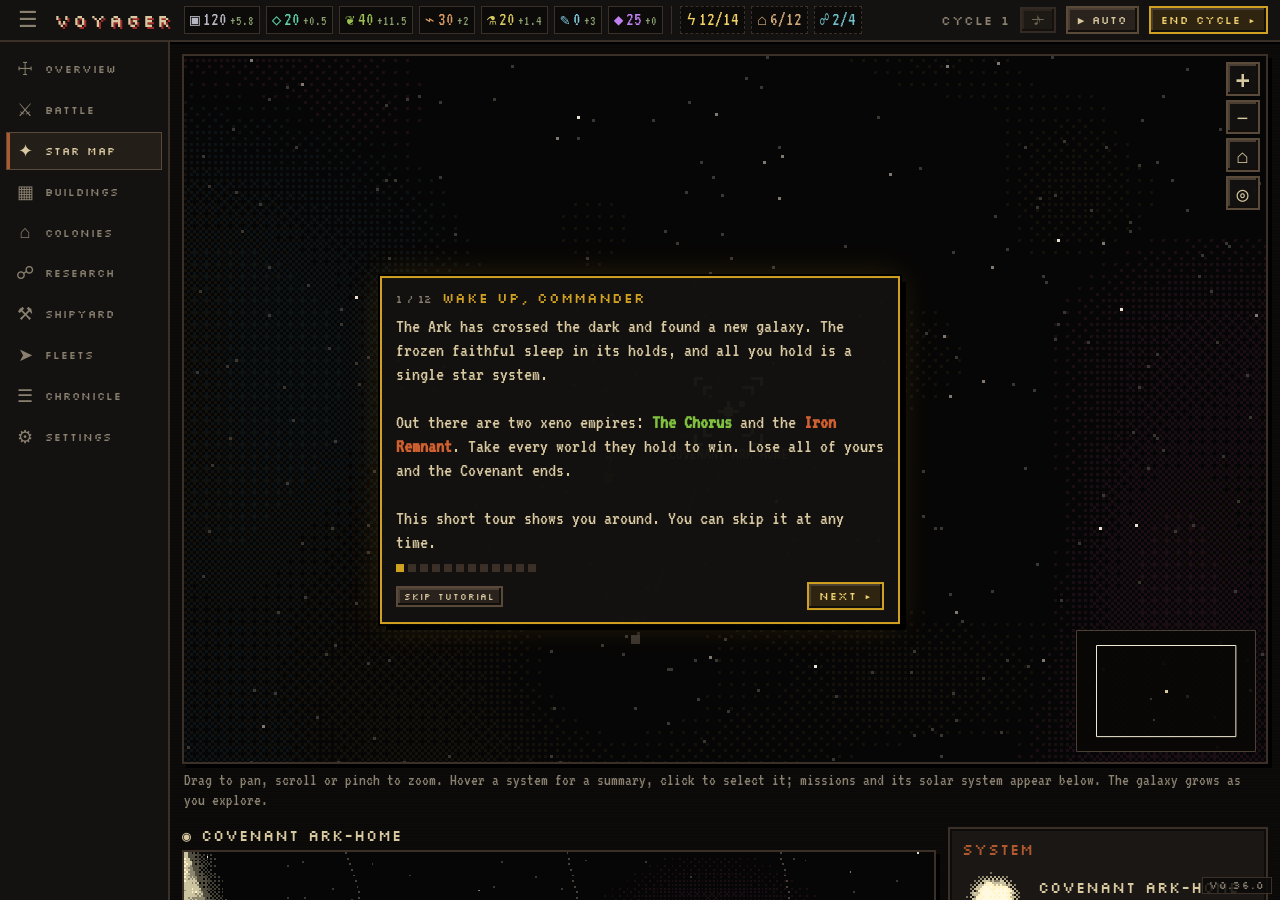
==== index.html @ 556e1e87 "v0.36.0: first-play tutorial (12-step guided tour, skippable, replay from Settings) Co-Authored-By: " ====
<!DOCTYPE html>
<html lang="en">
<head>
  <meta charset="utf-8">
  <meta name="viewport" content="width=device-width, initial-scale=1">
  <title>Voyager</title>
  <link rel="icon" href="data:,">
  <link rel="preconnect" href="https://fonts.googleapis.com">
  <link href="https://fonts.googleapis.com/css2?family=Silkscreen&family=VT323&display=swap" rel="stylesheet">
  <link rel="stylesheet" href="css/style.css">
</head>
<body>
  <header id="top">
    <button id="btn-menu" class="icon-btn" title="Toggle menu">☰</button>
    <div class="logo">VOYAGER</div>
    <div id="top-res"></div>
    <div class="spacer"></div>
    <div id="cycle">CYCLE 1</div>
    <button id="btn-music" class="btn icon" title="Music on/off">♪</button>
    <button id="btn-auto" class="btn" title="Cycles advance on their own">▶ AUTO</button>
    <button id="btn-end" class="btn gold" title="Space / Enter">END CYCLE ▸</button>
  </header>
  <div id="body">
    <nav id="nav"></nav>
    <div id="center">
      <main id="main"></main>
      <div id="ticker"></div>
    </div>
  </div>
  <div id="modal"></div>
  <div id="version" title="Voyager build"></div>

  <script src="js/version.js"></script>
  <script src="js/data.js"></script>
  <script src="js/util.js"></script>
  <script src="js/planets.js"></script>
  <script src="js/state.js"></script>
  <script src="js/shipsprites.js"></script>
  <script src="js/sprites.js"></script>
  <script src="js/galaxy.js"></script>
  <script src="js/economy.js"></script>
  <script src="js/research.js"></script>
  <script src="js/ships.js"></script>
  <script src="js/missions.js"></script>
  <script src="js/explore.js"></script>
  <script src="js/battle.js"></script>
  <script src="js/ai.js"></script>
  <script src="js/tester.js"></script>
  <script src="js/tracks.js"></script>
  <script src="js/music.js"></script>
  <script src="js/voicelines.js"></script>
  <script src="js/voice.js"></script>
  <script src="js/map.js"></script>
  <script src="js/sysmap.js"></script>
  <script src="js/ui.js"></script>
  <script src="js/tutorial.js"></script>
  <script src="js/ui-ships.js"></script>
  <script src="js/main.js"></script>
</body>
</html>
---- css/style.css ----
/* Voyager — grimdark pixel UI. Muted rust, bone and soot, with sharp accents for danger and rarity. */
:root {
  --soot: #0c0b0a;
  --coal: #141210;
  --panel: #1a1714;
  --edge: #3a3028;
  --edge-hi: #5a4a3a;
  --bone: #d8c8a0;
  --ash: #8a8070;
  --rust: #b0592e;
  --gold: #d0a020;
  --blood: #a02a2a;
  --toxic: #7fbf3f;
  --void: #a35ad9;
  --font-head: 'Silkscreen', 'Courier New', monospace;
  --font-body: 'VT323', 'Courier New', monospace;
}
* { box-sizing: border-box; }
html, body { margin: 0; height: 100%; background: var(--soot); color: var(--bone); font-family: var(--font-body); font-size: 19px; line-height: 1.15; }
body { display: flex; flex-direction: column; overflow: hidden;
  background-image: repeating-linear-gradient(0deg, rgba(0,0,0,.18) 0 1px, transparent 1px 3px); }
img.px, canvas { image-rendering: pixelated; image-rendering: crisp-edges; }
h2, h3, h4, .logo, .btn, #cycle, .nav-btn em, .card-kind, .tag { font-family: var(--font-head); font-weight: normal; letter-spacing: 1px; }
h2 { font-size: 15px; margin: 0 0 10px; color: var(--rust); text-transform: uppercase; }
h3 { font-size: 15px; margin: 0 0 4px; }
h4 { font-size: 12px; margin: 12px 0 6px; color: var(--ash); text-transform: uppercase; }
small, .small { font-size: 16px; }
.muted { color: var(--ash); }
.bad { color: #d05050; }
.flavor { color: #b8a888; font-style: italic; }

/* top bar */
#top { display: flex; align-items: center; gap: 10px; padding: 6px 12px; background: var(--coal);
  border-bottom: 2px solid var(--edge); box-shadow: 0 2px 0 #000; flex-wrap: nowrap; }
.logo { font-size: 18px; color: var(--bone); text-shadow: 2px 2px 0 var(--blood); letter-spacing: 3px; }
#top-res { display: flex; gap: 6px; flex-wrap: wrap; flex: 1 1 0; min-width: 0; }
#top .spacer { display: none; }
#top > .btn, #cycle, .logo, #btn-menu { flex-shrink: 0; }
.res { display: flex; align-items: baseline; gap: 3px; padding: 2px 5px; background: var(--soot); border: 1px solid var(--edge); }
.res .ico { font-size: 16px; }
.res b { font-size: 19px; font-weight: normal; }
.res small { color: #8aa070; font-size: 14px; }
.res small.neg { color: #d05050; }
.res-metal { color: #b8b8c4; } .res-rare { color: #60d0a8; } .res-organics { color: #9ac050; } .res-electronics { color: #d89a60; } .res-chemicals { color: #d8c860; }
.res-research { color: #80c8e0; } .res-shards { color: #c080f0; }
.res-power { color: #f0d060; } .res-infra { color: #d0a878; } .res-compute { color: #70c0c8; }
.res.cap { border-style: dashed; }
.res-sep { width: 1px; align-self: stretch; background: var(--edge); margin: 0 2px; }
.bar.cap-power i { background: repeating-linear-gradient(90deg, #c0a840 0 6px, #907c2c 6px 8px); }
.bar.cap-infra i { background: repeating-linear-gradient(90deg, #b08a58 0 6px, #86683e 6px 8px); }
.bar.cap-compute i { background: repeating-linear-gradient(90deg, #4a9aa0 0 6px, #3a7a80 6px 8px); }
.bar.over i { background: repeating-linear-gradient(90deg, #c04040 0 6px, #902828 6px 8px) !important; }
.res.over { border-color: var(--blood); background: #2a1010; }
.bar.infra i { background: repeating-linear-gradient(90deg, #b8a050 0 6px, #8a7838 6px 8px); }
.bar.infra.over i { background: repeating-linear-gradient(90deg, #c04040 0 6px, #902828 6px 8px); }
.spacer { flex: 1; }
#cycle { font-size: 13px; color: var(--ash); }
#cycle.tester { color: #e05050; }

/* buttons */
.btn { background: #2a221c; color: var(--bone); border: 2px solid var(--edge-hi); padding: 5px 10px; font-size: 11px;
  cursor: pointer; box-shadow: inset -2px -2px 0 #120e0c, inset 2px 2px 0 #4a3e32; text-transform: uppercase; }
.btn:hover:not([disabled]) { background: #3a2e24; color: #fff; }
.btn:active:not([disabled]) { box-shadow: inset 2px 2px 0 #120e0c; }
.btn[disabled] { opacity: .4; cursor: not-allowed; }
.btn.gold { border-color: var(--gold); color: #f0d070; background: #2e2410; }
.btn.danger { border-color: var(--blood); color: #f08080; background: #2a1010; }
.btn.on { border-color: var(--bone); background: #4a3a28; }
.btn.small { font-size: 9px; padding: 3px 6px; }
.btn small { font-family: var(--font-body); font-size: 15px; text-transform: none; display: block; color: var(--ash); }
.icon-btn { background: none; border: none; color: var(--ash); font-size: 22px; cursor: pointer; }
.btnrow { display: flex; flex-wrap: wrap; gap: 6px; margin-top: 6px; }
.btnrow.col { flex-direction: column; }
.btnrow.big .btn { font-size: 13px; padding: 10px 16px; }

/* layout */
#body { flex: 1; display: flex; min-height: 0; }
#nav { width: 170px; background: var(--coal); border-right: 2px solid var(--edge); padding: 8px 6px; display: flex; flex-direction: column; gap: 3px; transition: width .15s; overflow: hidden; }
.nav-collapsed #nav { width: 48px; }
.nav-collapsed .nav-btn em { display: none; }
.nav-btn { display: flex; gap: 10px; align-items: center; background: none; border: 1px solid transparent; color: var(--ash); padding: 7px 8px; cursor: pointer; text-align: left; white-space: nowrap; }
.nav-btn span { width: 20px; text-align: center; font-size: 18px; }
.nav-btn em { font-style: normal; font-size: 11px; text-transform: uppercase; }
.nav-btn:hover { color: var(--bone); background: #1e1a16; }
.nav-btn.active { color: var(--bone); border-color: var(--edge-hi); background: #241e18; box-shadow: inset 3px 0 0 var(--rust); }
#center { flex: 1; display: flex; flex-direction: column; min-width: 0; }
#main { flex: 1; overflow: auto; padding: 12px; }
#ticker { height: 116px; overflow: hidden; border-top: 2px solid var(--edge); background: var(--coal); padding: 4px 12px; }
.log { padding: 1px 0; color: #a89a80; }
.log i { font-style: normal; color: #5a5048; margin-right: 6px; }
.log.good { color: #9ac070; } .log.bad { color: #e06060; } .log.story { color: #c8b890; font-style: italic; } .log.mythic { color: var(--gold); }

/* panels */
.panel { background: var(--panel); border: 2px solid var(--edge); box-shadow: inset 0 0 0 2px #0e0c0a, 4px 4px 0 #000; padding: 12px; margin-bottom: 12px; }
.grid2 { display: grid; grid-template-columns: repeat(auto-fit, minmax(min(340px, 100%), 1fr)); gap: 12px; }
.grid2 .panel { margin: 0; }
.stats { display: grid; grid-template-columns: repeat(auto-fill, minmax(120px, 1fr)); gap: 8px; }
.stats div { background: var(--soot); border: 1px solid var(--edge); padding: 6px 8px; }
.stats small { display: block; color: var(--ash); font-size: 15px; }
.stats b { font-size: 24px; font-weight: normal; }
.kv { display: flex; justify-content: space-between; gap: 10px; padding: 3px 0; border-bottom: 1px dashed #2a2420; }
.kv b { font-weight: normal; }
.row { display: flex; gap: 8px; align-items: center; padding: 4px 0; }
.dot { width: 10px; height: 10px; display: inline-block; }
.report { border-left: 3px solid var(--edge-hi); padding: 4px 8px; margin-bottom: 6px; background: var(--soot); }
.report.good { border-color: #6a9040; } .report.bad { border-color: var(--blood); }
.bar { height: 14px; background: var(--soot); border: 1px solid var(--edge); margin: 6px 0; }
.bar i { display: block; height: 100%; background: repeating-linear-gradient(90deg, #4a9aa0 0 6px, #3a7a80 6px 8px); }
.lvl { color: var(--gold); font-size: 16px; }
.right { text-align: right; white-space: nowrap; }

/* map */
.map-screen #ticker { display: none; }
.mapbox { position: relative; }
#mapcanvas, #syscanvas { display: block; width: 100%; height: auto; border: 2px solid var(--edge); box-shadow: 4px 4px 0 #000; cursor: crosshair; background: #070606; }
#mapcanvas { height: clamp(300px, calc(100vh - 190px), 760px); cursor: grab; image-rendering: pixelated; }
.maptabs { display: none; margin: 0 0 6px; flex-wrap: nowrap; }
.maptabs .btn { min-width: 0; white-space: nowrap; overflow: hidden; text-overflow: ellipsis; }
.maptabs .btn:first-child { flex-shrink: 0; }
.mapctl { position: absolute; top: 8px; right: 8px; z-index: 3; display: flex; flex-direction: column; gap: 4px; }
.mapctl button { width: 34px; height: 34px; padding: 0; font-size: 20px; line-height: 1; background: rgba(20, 18, 16, .9); }
.maphover { position: absolute; z-index: 4; display: none; pointer-events: none; min-width: 200px; max-width: 320px; background: rgba(20, 18, 16, .96); border: 2px solid var(--edge-hi); box-shadow: 4px 4px 0 #000; padding: 8px 10px; }
.maphover.show { display: block; }
.maphover h4 { margin: 0; }
.maphover .sys-head { margin-bottom: 4px; gap: 8px; }
.hp-row { display: flex; align-items: center; gap: 6px; font-size: 16px; line-height: 1.1; }
.hp-row .hab-pips { margin-left: auto; font-size: 11px; letter-spacing: -1px; }
.sysrow { display: flex; gap: 12px; margin-top: 12px; align-items: flex-start; scroll-margin-top: 8px; }
.sysmapbox { flex: 1; min-width: 0; }
.sysmap-title { margin: 0 0 6px; }
.maphint { color: var(--ash); padding: 6px 2px; font-size: 17px; }
.side { width: 320px; flex-shrink: 0; overflow: auto; }
.sys-head { display: flex; gap: 12px; align-items: center; margin-bottom: 8px; }
.fleet { border: 1px solid var(--edge); border-left-width: 3px; padding: 6px 8px; margin-bottom: 6px; background: var(--soot); }
.ships { display: flex; flex-wrap: wrap; gap: 8px; margin: 4px 0; }
.ship { display: inline-flex; align-items: center; gap: 2px; }

/* lists */
.bld, .tech { display: flex; justify-content: space-between; align-items: center; gap: 10px; padding: 8px; border: 1px solid #2a2420; margin-bottom: 6px; background: #141210; }
.bld.locked { opacity: .55; }
.tech.cur { border-color: #4a9aa0; box-shadow: inset 3px 0 0 #4a9aa0; }
.tech.done { opacity: .45; }
.shiprow { display: flex; gap: 10px; align-items: center; }
.colony .sys-head { border-bottom: 1px dashed var(--edge); padding-bottom: 8px; }

/* empire-wide building list */
.brow { border: 1px solid #2a2420; background: #141210; padding: 4px 6px; margin-bottom: 3px; }
.brow.open { border-color: var(--edge-hi); box-shadow: inset 3px 0 0 var(--rust); }
.bhead { display: flex; align-items: center; gap: 8px; cursor: pointer; }
.grow { flex: 1 1 auto; min-width: 0; }
.bsub { white-space: nowrap; overflow: hidden; text-overflow: ellipsis; line-height: 1.1; }
.bauto { flex-shrink: 0; white-space: nowrap; }
.bicon { flex-shrink: 0; display: inline-block; vertical-align: middle; background: #3a3229; border: 1px solid #4a4036; }
.bsum-item { display: flex; align-items: center; gap: 6px; }
.chips { display: flex; flex-wrap: wrap; gap: 3px; margin-top: 3px; }
.bchip { display: inline-flex; align-items: center; gap: 2px; background: var(--soot); border: 1px solid #2a2420; padding: 1px 4px 1px 1px; }
.bchip .bicon { border: 0; }
.bhead .bicon { width: 30px; height: 30px; }
.bchip b { color: var(--gold); font-size: 15px; }
.crow { border: 1px solid #2a2420; background: #141210; padding: 4px 6px; margin-bottom: 3px; }
.crow.open { border-color: var(--edge-hi); box-shadow: inset 3px 0 0 var(--rust); }
.crow.unsettled { opacity: .75; border-style: dashed; }
.chead { display: flex; align-items: center; gap: 8px; }
.chead[data-act] { cursor: pointer; }
.chead[data-act]:hover b { color: #fff; }
.cdetail { margin-top: 6px; border-top: 1px dashed var(--edge); padding-top: 6px; }
.csys .star-line { flex-wrap: wrap; }
.csys .star-line h3 { margin: 0; }
.bhead:hover b { color: #fff; }
.bdetail { margin-top: 8px; border-top: 1px dashed var(--edge); padding-top: 4px; }
.bdetail .kv { align-items: center; flex-wrap: wrap; }
.bdetail .spot.best { background: rgba(208, 160, 32, .06); }
.bsum { display: flex; flex-wrap: wrap; gap: 6px; }
.bsum-item { background: var(--soot); border: 1px solid var(--edge); color: var(--bone); padding: 5px 8px; cursor: pointer; text-align: left; font-family: var(--font-body); font-size: 17px; }
.bsum-txt > span { display: block; color: var(--ash); font-size: 15px; }
.bsum-item:hover { border-color: var(--edge-hi); background: #1e1a16; }

/* planets */
.star-line { display: flex; align-items: center; gap: 8px; margin: 4px 0 2px; }
.star-dot { width: 10px; height: 10px; display: inline-block; }
.planet-frame { display: inline-flex; align-items: center; justify-content: center; flex-shrink: 0; }
.planet-row { display: flex; gap: 8px; align-items: flex-start; padding: 6px; border: 1px solid #2a2420; margin-bottom: 4px; background: #141210; }
.planet-row.settled { border-color: var(--edge-hi); }
.planet-row.sel { border-color: var(--bone); box-shadow: inset 3px 0 0 var(--bone); }
.planet-panel.unsettled { opacity: .75; }
.layers { display: grid; grid-template-columns: repeat(auto-fit, minmax(min(340px, 100%), 1fr)); gap: 12px; margin-top: 10px; }
.layer { background: var(--soot); border: 1px solid var(--edge); padding: 8px; }
.layer h4 { margin-top: 0; display: flex; justify-content: space-between; }
.bld.new { opacity: .85; border-style: dashed; }
details summary { cursor: pointer; color: var(--ash); font-family: var(--font-head); font-size: 10px; text-transform: uppercase; padding: 6px 0; }
details summary:hover { color: var(--bone); }

/* gacha cards */
.tag { font-size: 8px; background: #2a221c; padding: 2px 4px; border: 1px solid var(--edge-hi); }

/* music */
.btn.icon { font-family: var(--font-body); font-size: 18px; padding: 1px 10px; text-transform: none; }
.btn.icon.off { opacity: .45; text-decoration: line-through; }
.slider { accent-color: var(--rust); width: 140px; vertical-align: middle; }
.tracks { margin: 6px 0 12px; }
.track { display: flex; justify-content: space-between; align-items: center; gap: 10px; padding: 6px 8px; border: 1px solid #2a2420; background: #141210; margin-bottom: 4px; }
.voice-files { margin: -4px 0 10px; } .voice-files .good { color: #9ac070; }
.track.now { border-color: var(--edge-hi); box-shadow: inset 3px 0 0 var(--rust); }

/* ship AI transmissions */
#comms { position: fixed; left: 50%; bottom: 140px; transform: translateX(-50%); z-index: 20; max-width: min(640px, 90vw);
  background: rgba(10, 14, 16, .92); border: 1px solid #3a6a70; box-shadow: 0 0 0 1px #000, 0 0 18px rgba(90, 200, 210, .25), 4px 4px 0 #000;
  padding: 8px 14px; color: #a8e8f0; font-size: 22px; letter-spacing: 1px; pointer-events: none;
  opacity: 0; transition: opacity .6s; text-shadow: 1px 0 rgba(255, 60, 60, .55), -1px 0 rgba(60, 200, 255, .55);
  background-image: repeating-linear-gradient(0deg, rgba(120, 220, 230, .05) 0 1px, transparent 1px 3px); }
#comms.show { opacity: 1; animation: comms-flicker 2.2s steps(1) infinite; }
#comms.jolt { transform: translateX(calc(-50% + 3px)) skewX(-4deg); }
#comms .comms-src { display: block; font-family: var(--font-head); font-size: 9px; letter-spacing: 2px; color: #5aa0a8; margin-bottom: 2px; }
/* danger: combat alerts in red */
#comms.danger { border-color: #8a2a2a; color: #ffb0a0; box-shadow: 0 0 0 1px #000, 0 0 22px rgba(230, 60, 50, .45), 4px 4px 0 #000;
  background: rgba(22, 8, 8, .94); background-image: repeating-linear-gradient(0deg, rgba(255, 80, 60, .07) 0 1px, transparent 1px 3px);
  text-shadow: 1px 0 rgba(255, 40, 40, .7), -1px 0 rgba(255, 160, 60, .45); }
#comms.danger .comms-src { color: #e05a4a; }
#comms.danger.show { animation: comms-flicker 2.2s steps(1) infinite, comms-alarm 1s steps(2) infinite; }
@keyframes comms-alarm { 50% { border-color: #e04040; } }
@keyframes comms-flicker { 0%, 100% { opacity: 1; } 47% { opacity: .82; } 48% { opacity: 1; } 83% { opacity: .9; } }
@media (prefers-reduced-motion: reduce) { #comms.show { animation: none; } }

/* fleet colour pickers */
.colors { display: flex; flex-wrap: wrap; gap: 8px; align-items: center; }
.colorpick { display: flex; align-items: center; gap: 4px; font-size: 16px; color: var(--ash); cursor: pointer; }
.colorpick input { width: 34px; height: 24px; border: 1px solid var(--edge-hi); background: none; padding: 0; cursor: pointer; }
.color-preview { display: flex; gap: 14px; align-items: flex-end; margin: 8px 0 12px; }

/* version tag, bottom right */
#version { position: fixed; right: 8px; bottom: 6px; z-index: 5; font-family: var(--font-head); font-size: 10px; letter-spacing: 1px; color: #8a8070; background: rgba(12, 11, 10, .85); border: 1px solid var(--edge); padding: 2px 6px; pointer-events: none; }

/* modal */
#modal { position: fixed; inset: 0; background: rgba(0,0,0,.75); display: none; align-items: center; justify-content: center; z-index: 10; }
#modal.show { display: flex; }
.modal-box { background: var(--panel); border: 2px solid var(--edge-hi); box-shadow: inset 0 0 0 2px #0e0c0a, 6px 6px 0 #000; padding: 18px; width: min(480px, 92vw); max-height: 90vh; overflow: auto; text-align: center; }
.modal-box .btnrow { justify-content: center; }
.modal-box .kv { text-align: left; }
.event-img { display: block; margin: 10px auto; border: 2px solid var(--edge); }
textarea { width: 100%; height: 70px; background: var(--soot); color: var(--bone); border: 1px solid var(--edge); font-family: var(--font-body); font-size: 15px; margin-top: 8px; }


/* ---------- ship cards ---------- */
.cardrow { display: flex; gap: 8px; overflow-x: auto; padding: 4px 2px 6px; }
.cardrow.wrap { flex-wrap: wrap; overflow: visible; }
.scard { --rc: #9a9080; flex: 0 0 150px; width: 150px; background: linear-gradient(#1c1915, #100e0c); border: 2px solid var(--rc); box-shadow: 0 0 0 2px #000, 3px 3px 0 #000; padding: 5px 6px 6px; display: flex; flex-direction: column; gap: 2px; position: relative; cursor: default; }
.scard[data-act] { cursor: pointer; }
.scard[data-act]:hover { filter: brightness(1.15); }
.scard.small { flex-basis: 118px; width: 118px; }
.scard.big { width: 100%; max-width: 220px; flex-basis: auto; }
.scard.sel { outline: 2px solid var(--bone); outline-offset: 2px; }
.scard.busy { opacity: .6; }
.scard.empty { border: 2px dashed var(--edge); background: transparent; box-shadow: none; align-items: center; justify-content: center; color: var(--ash); min-height: 120px; font-size: 16px; }
.scard.empty[data-act] { border-color: var(--edge-hi); color: var(--bone); }
.scard.empty[data-act]:hover { background: #1e1a16; }
.sc-top { display: flex; justify-content: space-between; align-items: center; }
.sc-size { font-family: var(--font-head); font-size: 10px; background: #2a2420; border: 1px solid var(--edge-hi); padding: 0 4px; color: var(--bone); }
.sc-rar { font-family: var(--font-head); font-size: 8px; color: var(--rc); text-transform: uppercase; letter-spacing: 1px; }
.sc-img { height: 108px; display: flex; align-items: center; justify-content: center; }
.sc-img img { max-width: 100%; max-height: 100%; }
.scard.small .sc-img { height: 64px; }
.scard.big .sc-img { height: 124px; }
.tile-ships img { height: 44px; width: auto; }
.sc-name { font-size: 18px; font-weight: normal; white-space: nowrap; overflow: hidden; text-overflow: ellipsis; line-height: 1; }
.sc-type { color: var(--ash); font-size: 14px; line-height: 1; }
.sbar { position: relative; height: 10px; background: #0a0908; border: 1px solid #2a2420; }
.sbar i { display: block; height: 100%; }
.sbar.sh i { background: repeating-linear-gradient(90deg, #4a9ad0 0 4px, #3a7ab0 4px 5px); }
.sbar.hu i { background: repeating-linear-gradient(90deg, #c07038 0 4px, #a05828 4px 5px); }
.sbar span { position: absolute; right: 2px; top: -4px; font-size: 13px; color: #fff; text-shadow: 1px 1px 0 #000; }
.sc-stats { display: flex; flex-wrap: wrap; gap: 0 6px; font-size: 13px; color: var(--ash); }
.sc-weps { display: flex; flex-direction: column; gap: 2px; }
.sc-stats .q { margin-left: auto; color: var(--bone); }
.sc-stats .q.hi { color: #9ac070; } .sc-stats .q.lo { color: #c07060; }
.wchip { --wc: #aaa; --rc: #9a9080; display: inline-flex; align-items: center; gap: 3px; font-size: 14px; line-height: 1.1; padding: 1px 4px; background: #0e0c0b; border: 1px solid #2a2420; border-left: 3px solid var(--rc); white-space: nowrap; }
.wchip i { font-style: normal; color: var(--wc); }
.wchip em { font-style: normal; overflow: hidden; text-overflow: ellipsis; white-space: nowrap; min-width: 0; }
.scard .wchip { width: 100%; font-size: 13px; }
.wchip b { color: var(--bone); margin-left: auto; padding-left: 4px; }
.wchip small { font-size: 12px; color: var(--ash); }
.wchip.empty { color: #5a5048; border-left-color: #2a2420; }
.wlist { display: flex; flex-wrap: wrap; gap: 4px; justify-content: flex-end; }
.r-strong { box-shadow: 0 0 0 2px #000, 0 0 8px #4a9ad055, 3px 3px 0 #000; }
.r-epic { box-shadow: 0 0 0 2px #000, 0 0 10px #a060d077, 3px 3px 0 #000; }
.r-legendary { box-shadow: 0 0 0 2px #000, 0 0 14px #d0a020aa, 3px 3px 0 #000; }
.r-omega { box-shadow: 0 0 0 2px #000, 0 0 18px #e04040; animation: omega 1.2s steps(3) infinite; }
@keyframes omega { 50% { box-shadow: 0 0 0 2px #000, 0 0 26px #ff6060, 0 0 4px #fff inset; } }

/* shipyard */
.buildtiles { display: grid; grid-template-columns: repeat(auto-fit, minmax(min(240px, 100%), 1fr)); gap: 10px; margin: 8px 0; }
.buildtile { background: var(--soot); border: 1px solid var(--edge); padding: 10px; display: flex; flex-direction: column; gap: 6px; }
.buildtile.locked { opacity: .55; }
.buildtile h3 { margin: 0; display: flex; justify-content: space-between; }
.tile-ships { display: flex; gap: 10px; flex-wrap: wrap; font-size: 15px; color: var(--ash); }
.tile-ships span { display: flex; flex-direction: column; align-items: center; gap: 2px; }
.reveal { display: flex; gap: 14px; align-items: flex-start; padding: 10px; border: 1px solid var(--edge-hi); background: #120f0c; animation: reveal .45s steps(5); flex-wrap: wrap; }
.reveal.r-legendary, .reveal.r-omega, .reveal.r-epic { background: radial-gradient(circle at 20% 40%, #2a1f10, #120f0c 70%); }
@keyframes reveal { from { transform: scale(.6); opacity: 0; } to { transform: none; opacity: 1; } }
.forged { margin-top: 8px; }

/* fleets */
.fleetscreen { display: grid; grid-template-columns: 1fr 330px; gap: 12px; align-items: start; }
.fleetscreen .side { width: auto; position: sticky; top: 0; }
.lanewrap { display: flex; flex-direction: column; gap: 2px; flex: 0 0 auto; }
.lanelbl { font-family: var(--font-head); font-size: 8px; color: var(--ash); letter-spacing: 1px; text-align: center; }
.fleetrow { border-top: 1px dashed var(--edge); padding: 8px 0 4px; }
.fleethead { display: flex; gap: 10px; align-items: center; flex-wrap: wrap; }
.icon-btn.small { font-size: 15px; padding: 0 2px; }
.wslot { border: 1px solid #2a2420; padding: 4px; margin-bottom: 4px; }
.wslot .kv { align-items: center; }
.nav-btn.alert { color: #ff7060; animation: alert 1s steps(2) infinite; }
@keyframes alert { 50% { background: #3a1210; } }

/* battle board */
.board { display: flex; flex-direction: column; gap: 8px; position: relative; }
.barrow { position: absolute; left: 0; top: 0; pointer-events: none; z-index: 3; overflow: visible; }
.arrow-bob { animation: arrowbob 1.1s ease-in-out infinite; }
.arrow-flow { animation: arrowflow .6s linear infinite; }
@keyframes arrowbob { 50% { transform: translateY(-4px); } }
@keyframes arrowflow { to { stroke-dashoffset: -17; } }
.bpower { display: flex; justify-content: space-between; align-items: baseline; padding: 0 4px; border-left: 3px solid var(--fc); color: var(--fc); }
.bpower span { color: var(--ash); font-size: 16px; } .bpower span b { color: var(--bone); font-size: 20px; }
.pbar { height: 8px; background: #6a2a24; border: 1px solid var(--edge); margin: 14px 0; }
.pbar i { display: block; height: 100%; background: #c8b890; transition: width .4s; }
.swapnav { display: flex; justify-content: center; align-items: center; gap: 6px; margin-top: 3px; font-size: 13px; color: var(--ash); }
.swapnav .btn { padding: 1px 7px; }
.scard.swap-dest, .lane-empty.swap-dest { outline: 2px dashed var(--gold); outline-offset: 2px; }
.lane-empty.swap-dest { display: flex; align-items: center; justify-content: center; color: var(--gold); opacity: 1; }
.dragover { outline: 2px solid var(--gold) !important; background: #2a2410 !important; }
.scard[data-drag] { cursor: grab; }
.border { position: sticky; bottom: 0; z-index: 4; display: flex; gap: 4px; flex-wrap: wrap; align-items: center; justify-content: center; padding: 6px 8px;
  background: rgba(14, 12, 10, .96); border-top: 2px solid var(--edge-hi); box-shadow: 0 -6px 12px rgba(0, 0, 0, .6); margin: 0 -12px -12px; }
.ord-lbl { font-family: var(--font-head); font-size: 9px; color: var(--ash); letter-spacing: 1px; margin-right: 6px; }
.ord small { font-size: 12px; opacity: .7; }
.ord.done { opacity: .45; }
.bhead2 { display: flex; align-items: center; gap: 12px; flex-wrap: wrap; }
.bhead2 h3 { margin: 0; }
.bhead2 .btnrow { margin: 0 0 0 auto; }
.bside { --lanes: 5; display: grid; grid-template-columns: repeat(var(--lanes), minmax(0, 150px)); gap: 10px; justify-content: center; min-height: 150px; padding: 8px; background: #0e0c0a; border: 1px solid var(--edge); }
.bside .scard { width: auto; flex-basis: auto; }
.lane-empty { border: 1px dashed #2a2420; opacity: .5; min-height: 120px; }
.bside.enemy { background: linear-gradient(#1a0c0c, #0e0c0a); }
.bside.player { background: linear-gradient(#0e0c0a, #0c1214); }
.scard.dead { opacity: .25; filter: grayscale(1); }
.scard.acting { outline: 2px solid #f0e0a0; outline-offset: 3px; transform: translateY(-3px); }
.bside.enemy .scard.acting { transform: translateY(3px); }
.scard.target { outline: 2px dashed #e06050; outline-offset: 2px; }
.scard.hit { animation: hit .5s steps(3); }
@keyframes hit { 0% { transform: translateX(-4px); filter: brightness(2) sepia(1) hue-rotate(-30deg); } 50% { transform: translateX(4px); } 100% { transform: none; } }
.preview { font-size: 14px; color: #f0c080; text-align: center; border-top: 1px solid #3a2a20; margin-top: 2px; }
.preview i { font-style: normal; font-size: 11px; color: var(--ash); margin-left: 1px; }
.ord { padding: 0 5px; border: 1px solid var(--edge); color: var(--ash); font-size: 15px; }
.ord.player { border-color: #5a6a5a; } .ord.enemy { border-color: #6a3a3a; }
.ord.now { background: #f0e0a0; color: #000; }
.ord.dead { text-decoration: line-through; opacity: .4; }
.bcontrols { min-height: 64px; text-align: center; }
.bcontrols .btnrow { justify-content: center; }
.bprompt { font-size: 19px; }
.wbtn { text-transform: none; padding: 4px; display: flex; flex-direction: column; align-items: stretch; gap: 2px; }
.wbtn .wchip { font-size: 16px; }
.wbtn.on { outline: 2px solid var(--gold); }
.swaprow { align-items: center; }
.swaprow small { font-size: 14px; }
.bresult h2 { margin: 4px 0; font-size: 26px; }
.bresult.good h2 { color: #9ac070; } .bresult.bad h2 { color: #e06060; }
.blog { background: var(--soot); border: 1px solid var(--edge); padding: 4px 8px; font-size: 16px; max-height: 190px; overflow: auto; }
.blog .player { color: #b8c8a0; } .blog .enemy { color: #d08070; }

@media (max-width: 820px) {
  .fleetscreen { grid-template-columns: 1fr; } .fleetscreen .side { position: static; }
  .scard { flex-basis: 128px; width: 128px; } .scard.small { flex-basis: 104px; width: 104px; }
  .bside { gap: 6px; padding: 4px; }
  .maptabs { display: flex; }
  .mapscreen.mode-galaxy .sysmapbox, .mapscreen.mode-system .mapbox { display: none; }
  .mapscreen.mode-system .sysrow { margin-top: 0; }
  #mapcanvas { height: clamp(280px, 62vh, 620px); }
  .sysrow { flex-direction: column; } .sysrow .side { width: auto; align-self: stretch; }
  .side { width: auto; }
  #nav { width: 48px; } .nav-btn em { display: none; }
  /* top bar: buttons on the first row, resources in one scrollable row below */
  #top { flex-wrap: wrap; row-gap: 6px; padding: 6px 8px; }
  #top-res { order: 10; flex: 1 1 100%; flex-wrap: nowrap; overflow-x: auto; scrollbar-width: none; padding-bottom: 2px; }
  #top-res::-webkit-scrollbar { display: none; }
  .res, .res-sep { flex: 0 0 auto; }
  .res b { font-size: 17px; } .res small { font-size: 13px; }
  .logo { font-size: 15px; letter-spacing: 2px; margin-right: auto; }
  #cycle { font-size: 10px; }
  #top > .btn { padding: 4px 7px; font-size: 10px; }
  #main { padding: 8px; }
  #ticker { height: 84px; font-size: 16px; }
  .bld, .tech { flex-wrap: wrap; } .bld .right, .tech .right { text-align: left; }
  .bhead .grow > b { font-size: 16px; }
}
@media (max-width: 480px) {
  .board .scard { padding: 3px; } .bside { gap: 4px; padding: 4px; } .lane-empty { min-height: 70px; }
  .board .sc-img { height: 44px; }
  .board .sc-name { font-size: 14px; } .board .sc-type, .board .sc-stats, .board .sc-rar { display: none; }
  .board .sc-weps { display: none; }
  .bhead2 .btnrow { margin: 0; }
  .logo { display: none; }
  .colony .sys-head, .planet-panel .sys-head { flex-wrap: wrap; }
  #cycle { margin-right: auto; }
  .side { overflow: visible; }
}

/* demolish: a small red ✕ next to Upgrade */
.btn.demolish { font-family: var(--font-body); font-size: 18px; line-height: 1; padding: 3px 8px; min-width: 0; vertical-align: middle; }

/* ---------- tutorial ---------- */
#tutorial { position: fixed; right: 18px; bottom: 34px; z-index: 9; width: min(440px, calc(100vw - 24px)); max-height: 70vh; overflow: auto;
  background: rgba(20, 18, 16, .97); border: 2px solid var(--gold); box-shadow: 0 0 0 2px #000, 6px 6px 0 #000, 0 0 30px rgba(208, 160, 32, .18); padding: 12px 14px; }
#tutorial.top { bottom: auto; top: 64px; }
#tutorial.center { right: 50%; bottom: 50%; transform: translate(50%, 50%); width: min(520px, calc(100vw - 24px)); }
#tutorial .tut-head { display: flex; align-items: baseline; gap: 10px; }
#tutorial h2 { margin: 0; font-family: var(--font-head); font-size: 14px; letter-spacing: 1px; color: var(--gold); text-transform: uppercase; }
#tutorial .tut-step { font-family: var(--font-head); font-size: 10px; color: var(--ash); }
#tutorial p { margin: 8px 0 10px; font-size: 20px; line-height: 1.2; }
#tutorial .btnrow { display: flex; align-items: center; gap: 6px; }
#tutorial .grow { flex: 1; }
.tut-dots { display: flex; gap: 4px; margin-bottom: 10px; }
.tut-dots i { width: 8px; height: 8px; background: var(--edge); }
.tut-dots i.past { background: var(--edge-hi); }
.tut-dots i.on { background: var(--gold); }
.tut-focus { outline: 2px solid var(--gold) !important; outline-offset: 3px; animation: tutpulse 1.3s steps(2, jump-none) infinite; position: relative; z-index: 2; }
@keyframes tutpulse { 0% { outline-color: var(--gold); } 100% { outline-color: rgba(208, 160, 32, .25); } }
@media (prefers-reduced-motion: reduce) { .tut-focus { animation: none; } }
@media (max-width: 820px) { #tutorial { right: 12px; left: 12px; width: auto; bottom: 12px; max-height: 46vh; padding: 10px 12px; } #tutorial p { font-size: 17px; margin: 6px 0 8px; } #tutorial.top { top: 56px; } #tutorial.center { left: 12px; right: 12px; bottom: 50%; transform: translateY(50%); width: auto; } }
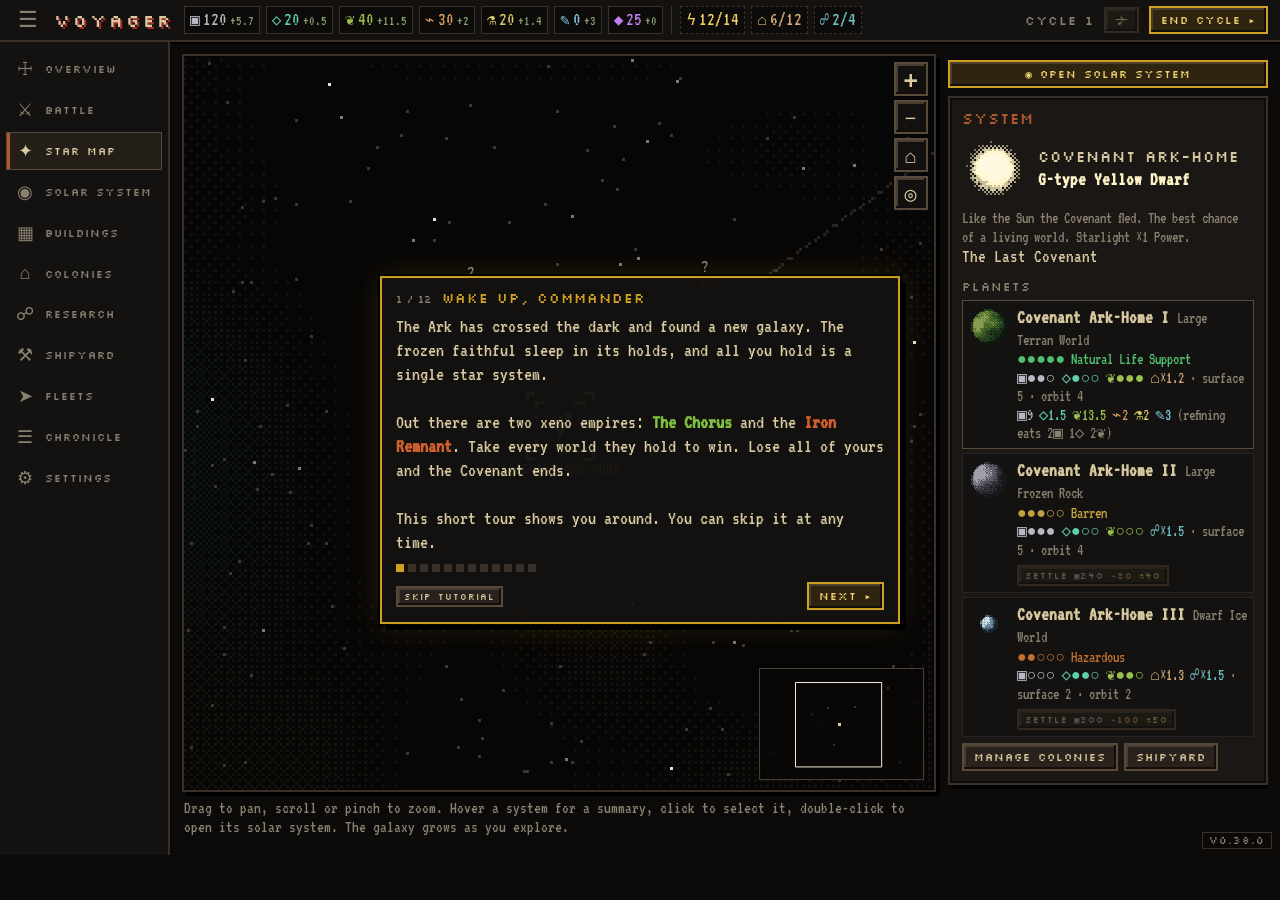
==== commit 5b2cf282: "v0.38.0: remove auto-cycle and the bottom log strip (Chronicle only in its own menu); tutorial updat" ====
--- a/index.html
+++ b/index.html
@@ -17,14 +17,12 @@
     <div class="spacer"></div>
     <div id="cycle">CYCLE 1</div>
     <button id="btn-music" class="btn icon" title="Music on/off">♪</button>
-    <button id="btn-auto" class="btn" title="Cycles advance on their own">▶ AUTO</button>
     <button id="btn-end" class="btn gold" title="Space / Enter">END CYCLE ▸</button>
   </header>
   <div id="body">
     <nav id="nav"></nav>
     <div id="center">
       <main id="main"></main>
-      <div id="ticker"></div>
     </div>
   </div>
   <div id="modal"></div>
--- a/css/style.css
+++ b/css/style.css
@@ -16,7 +16,10 @@
   --font-body: 'VT323', 'Courier New', monospace;
 }
 * { box-sizing: border-box; }
-html, body { margin: 0; height: 100%; background: var(--soot); color: var(--bone); font-family: var(--font-body); font-size: 19px; line-height: 1.15; }
+/* Layout rule: the whole game uses at most 95 % of the screen height. */
+html { height: 100%; background: var(--soot); }
+body { height: 95vh; height: 95dvh; }
+html, body { margin: 0; background: var(--soot); color: var(--bone); font-family: var(--font-body); font-size: 19px; line-height: 1.15; }
 body { display: flex; flex-direction: column; overflow: hidden;
   background-image: repeating-linear-gradient(0deg, rgba(0,0,0,.18) 0 1px, transparent 1px 3px); }
 img.px, canvas { image-rendering: pixelated; image-rendering: crisp-edges; }
@@ -85,7 +88,6 @@
 .nav-btn.active { color: var(--bone); border-color: var(--edge-hi); background: #241e18; box-shadow: inset 3px 0 0 var(--rust); }
 #center { flex: 1; display: flex; flex-direction: column; min-width: 0; }
 #main { flex: 1; overflow: auto; padding: 12px; }
-#ticker { height: 116px; overflow: hidden; border-top: 2px solid var(--edge); background: var(--coal); padding: 4px 12px; }
 .log { padding: 1px 0; color: #a89a80; }
 .log i { font-style: normal; color: #5a5048; margin-right: 6px; }
 .log.good { color: #9ac070; } .log.bad { color: #e06060; } .log.story { color: #c8b890; font-style: italic; } .log.mythic { color: var(--gold); }
@@ -110,13 +112,20 @@
 .right { text-align: right; white-space: nowrap; }
 
 /* map */
-.map-screen #ticker { display: none; }
 .mapbox { position: relative; }
-#mapcanvas, #syscanvas { display: block; width: 100%; height: auto; border: 2px solid var(--edge); box-shadow: 4px 4px 0 #000; cursor: crosshair; background: #070606; }
-#mapcanvas { height: clamp(300px, calc(100vh - 190px), 760px); cursor: grab; image-rendering: pixelated; }
-.maptabs { display: none; margin: 0 0 6px; flex-wrap: nowrap; }
-.maptabs .btn { min-width: 0; white-space: nowrap; overflow: hidden; text-overflow: ellipsis; }
-.maptabs .btn:first-child { flex-shrink: 0; }
+/* Star Map and Solar System: fill the screen height, the system panel beside the map */
+.fitscreen { display: flex; gap: 12px; height: 100%; min-height: 0; }
+.fitscreen .mapcol { flex: 1; min-width: 0; display: flex; flex-direction: column; min-height: 0; }
+.fitscreen .mapbox, .fitscreen .sysbox { flex: 1; min-height: 0; position: relative; }
+.fitscreen .side { height: 100%; overflow: auto; }
+.side-top { margin-bottom: 8px; }
+.side-top .btn { width: 100%; }
+#mapcanvas, #syscanvas { display: block; width: 100%; height: 100%; border: 2px solid var(--edge); box-shadow: 4px 4px 0 #000; cursor: crosshair; background: #070606; box-sizing: border-box; }
+#mapcanvas { cursor: grab; image-rendering: pixelated; }
+#syscanvas { object-fit: contain; }
+.sysmap-title { display: flex; align-items: center; gap: 12px; margin: 0 0 6px; }
+.sysmap-title h3 { margin: 0; }
+.sysmap-title .btn { margin-left: auto; }
 .mapctl { position: absolute; top: 8px; right: 8px; z-index: 3; display: flex; flex-direction: column; gap: 4px; }
 .mapctl button { width: 34px; height: 34px; padding: 0; font-size: 20px; line-height: 1; background: rgba(20, 18, 16, .9); }
 .maphover { position: absolute; z-index: 4; display: none; pointer-events: none; min-width: 200px; max-width: 320px; background: rgba(20, 18, 16, .96); border: 2px solid var(--edge-hi); box-shadow: 4px 4px 0 #000; padding: 8px 10px; }
@@ -125,9 +134,6 @@
 .maphover .sys-head { margin-bottom: 4px; gap: 8px; }
 .hp-row { display: flex; align-items: center; gap: 6px; font-size: 16px; line-height: 1.1; }
 .hp-row .hab-pips { margin-left: auto; font-size: 11px; letter-spacing: -1px; }
-.sysrow { display: flex; gap: 12px; margin-top: 12px; align-items: flex-start; scroll-margin-top: 8px; }
-.sysmapbox { flex: 1; min-width: 0; }
-.sysmap-title { margin: 0 0 6px; }
 .maphint { color: var(--ash); padding: 6px 2px; font-size: 17px; }
 .side { width: 320px; flex-shrink: 0; overflow: auto; }
 .sys-head { display: flex; gap: 12px; align-items: center; margin-bottom: 8px; }
@@ -203,7 +209,7 @@
 .track.now { border-color: var(--edge-hi); box-shadow: inset 3px 0 0 var(--rust); }
 
 /* ship AI transmissions */
-#comms { position: fixed; left: 50%; bottom: 140px; transform: translateX(-50%); z-index: 20; max-width: min(640px, 90vw);
+#comms { position: fixed; left: 50%; bottom: calc(5vh + 140px); transform: translateX(-50%); z-index: 20; max-width: min(640px, 90vw);
   background: rgba(10, 14, 16, .92); border: 1px solid #3a6a70; box-shadow: 0 0 0 1px #000, 0 0 18px rgba(90, 200, 210, .25), 4px 4px 0 #000;
   padding: 8px 14px; color: #a8e8f0; font-size: 22px; letter-spacing: 1px; pointer-events: none;
   opacity: 0; transition: opacity .6s; text-shadow: 1px 0 rgba(255, 60, 60, .55), -1px 0 rgba(60, 200, 255, .55);
@@ -228,7 +234,7 @@
 .color-preview { display: flex; gap: 14px; align-items: flex-end; margin: 8px 0 12px; }
 
 /* version tag, bottom right */
-#version { position: fixed; right: 8px; bottom: 6px; z-index: 5; font-family: var(--font-head); font-size: 10px; letter-spacing: 1px; color: #8a8070; background: rgba(12, 11, 10, .85); border: 1px solid var(--edge); padding: 2px 6px; pointer-events: none; }
+#version { position: fixed; right: 8px; bottom: calc(5vh + 6px); z-index: 5; font-family: var(--font-head); font-size: 10px; letter-spacing: 1px; color: #8a8070; background: rgba(12, 11, 10, .85); border: 1px solid var(--edge); padding: 2px 6px; pointer-events: none; }
 
 /* modal */
 #modal { position: fixed; inset: 0; background: rgba(0,0,0,.75); display: none; align-items: center; justify-content: center; z-index: 10; }
@@ -370,11 +376,13 @@
   .fleetscreen { grid-template-columns: 1fr; } .fleetscreen .side { position: static; }
   .scard { flex-basis: 128px; width: 128px; } .scard.small { flex-basis: 104px; width: 104px; }
   .bside { gap: 6px; padding: 4px; }
-  .maptabs { display: flex; }
-  .mapscreen.mode-galaxy .sysmapbox, .mapscreen.mode-system .mapbox { display: none; }
-  .mapscreen.mode-system .sysrow { margin-top: 0; }
-  #mapcanvas { height: clamp(280px, 62vh, 620px); }
-  .sysrow { flex-direction: column; } .sysrow .side { width: auto; align-self: stretch; }
+  /* phones: map on top (most of the screen), the system panel below it; the page scrolls */
+  .fitscreen { flex-direction: column; height: auto; }
+  .fitscreen .mapcol { flex: none; }
+  .fitscreen .mapbox { flex: none; height: 62vh; height: 62dvh; }
+  .fitscreen .sysbox { flex: none; }
+  #syscanvas { height: auto; aspect-ratio: 400 / 250; }
+  .fitscreen .side { height: auto; overflow: visible; }
   .side { width: auto; }
   #nav { width: 48px; } .nav-btn em { display: none; }
   /* top bar: buttons on the first row, resources in one scrollable row below */
@@ -387,7 +395,6 @@
   #cycle { font-size: 10px; }
   #top > .btn { padding: 4px 7px; font-size: 10px; }
   #main { padding: 8px; }
-  #ticker { height: 84px; font-size: 16px; }
   .bld, .tech { flex-wrap: wrap; } .bld .right, .tech .right { text-align: left; }
   .bhead .grow > b { font-size: 16px; }
 }
@@ -407,7 +414,7 @@
 .btn.demolish { font-family: var(--font-body); font-size: 18px; line-height: 1; padding: 3px 8px; min-width: 0; vertical-align: middle; }
 
 /* ---------- tutorial ---------- */
-#tutorial { position: fixed; right: 18px; bottom: 34px; z-index: 9; width: min(440px, calc(100vw - 24px)); max-height: 70vh; overflow: auto;
+#tutorial { position: fixed; right: 18px; bottom: calc(5vh + 34px); z-index: 9; width: min(440px, calc(100vw - 24px)); max-height: 70vh; overflow: auto;
   background: rgba(20, 18, 16, .97); border: 2px solid var(--gold); box-shadow: 0 0 0 2px #000, 6px 6px 0 #000, 0 0 30px rgba(208, 160, 32, .18); padding: 12px 14px; }
 #tutorial.top { bottom: auto; top: 64px; }
 #tutorial.center { right: 50%; bottom: 50%; transform: translate(50%, 50%); width: min(520px, calc(100vw - 24px)); }
@@ -424,4 +431,4 @@
 .tut-focus { outline: 2px solid var(--gold) !important; outline-offset: 3px; animation: tutpulse 1.3s steps(2, jump-none) infinite; position: relative; z-index: 2; }
 @keyframes tutpulse { 0% { outline-color: var(--gold); } 100% { outline-color: rgba(208, 160, 32, .25); } }
 @media (prefers-reduced-motion: reduce) { .tut-focus { animation: none; } }
-@media (max-width: 820px) { #tutorial { right: 12px; left: 12px; width: auto; bottom: 12px; max-height: 46vh; padding: 10px 12px; } #tutorial p { font-size: 17px; margin: 6px 0 8px; } #tutorial.top { top: 56px; } #tutorial.center { left: 12px; right: 12px; bottom: 50%; transform: translateY(50%); width: auto; } }
+@media (max-width: 820px) { #tutorial { right: 12px; left: 12px; width: auto; bottom: calc(5vh + 12px); max-height: 46vh; padding: 10px 12px; } #tutorial p { font-size: 17px; margin: 6px 0 8px; } #tutorial.top { top: 56px; } #tutorial.center { left: 12px; right: 12px; bottom: 50%; transform: translateY(50%); width: auto; } }
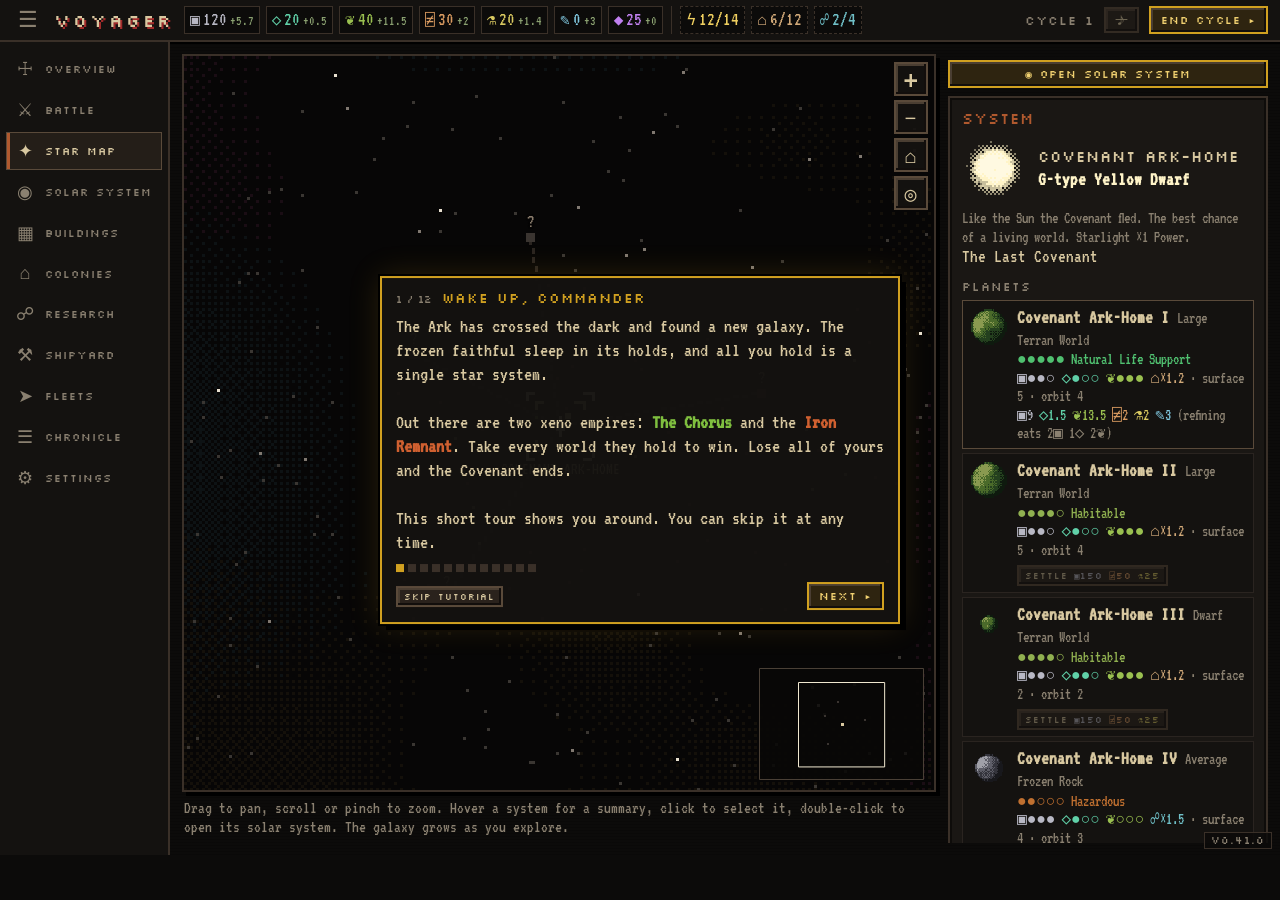
==== commit e2439885: "v0.41.0: tutorial on every new game, battle screen fits 95% height, game over screen, top-bar hover " ====
--- a/index.html
+++ b/index.html
@@ -26,6 +26,7 @@
     </div>
   </div>
   <div id="modal"></div>
+  <div id="tip" role="tooltip"></div>
   <div id="version" title="Voyager build"></div>
 
   <script src="js/version.js"></script>
--- a/css/style.css
+++ b/css/style.css
@@ -319,6 +319,16 @@
 
 /* battle board */
 .board { display: flex; flex-direction: column; gap: 8px; position: relative; }
+/* battle: the board fills the height (95 % rule); log and rules sit in the column beside it */
+.battlescreen .board { flex: 1; min-width: 0; min-height: 0; }
+.battlescreen .bside { flex: 1 1 0; min-height: 0; align-content: center; }
+.battlescreen .bside-col { display: flex; flex-direction: column; gap: 6px; width: 300px; }
+.battlescreen .bside-col h4 { margin: 0; }
+.battlescreen .blog { flex: 1; min-height: 80px; max-height: none; }
+.battlescreen details p { margin: 6px 0 0; }
+@media (max-height: 1000px) { .board .sc-img { height: 72px; } }
+@media (max-height: 860px) { .board .sc-img { height: 52px; } .board .sc-type, .board .sc-weps { display: none; } .board .pbar { margin: 6px 0; } .board { gap: 5px; } }
+@media (max-height: 640px) { .board .sc-img { height: 36px; } .board .sc-stats { display: none; } }
 .barrow { position: absolute; left: 0; top: 0; pointer-events: none; z-index: 3; overflow: visible; }
 .arrow-bob { animation: arrowbob 1.1s ease-in-out infinite; }
 .arrow-flow { animation: arrowflow .6s linear infinite; }
@@ -334,8 +344,8 @@
 .lane-empty.swap-dest { display: flex; align-items: center; justify-content: center; color: var(--gold); opacity: 1; }
 .dragover { outline: 2px solid var(--gold) !important; background: #2a2410 !important; }
 .scard[data-drag] { cursor: grab; }
-.border { position: sticky; bottom: 0; z-index: 4; display: flex; gap: 4px; flex-wrap: wrap; align-items: center; justify-content: center; padding: 6px 8px;
-  background: rgba(14, 12, 10, .96); border-top: 2px solid var(--edge-hi); box-shadow: 0 -6px 12px rgba(0, 0, 0, .6); margin: 0 -12px -12px; }
+.border { position: relative; z-index: 4; display: flex; gap: 4px; flex-wrap: wrap; align-items: center; justify-content: center; padding: 6px 8px;
+  background: rgba(14, 12, 10, .96); border-top: 2px solid var(--edge-hi); margin: 0; }
 .ord-lbl { font-family: var(--font-head); font-size: 9px; color: var(--ash); letter-spacing: 1px; margin-right: 6px; }
 .ord small { font-size: 12px; opacity: .7; }
 .ord.done { opacity: .45; }
@@ -432,3 +442,31 @@
 @keyframes tutpulse { 0% { outline-color: var(--gold); } 100% { outline-color: rgba(208, 160, 32, .25); } }
 @media (prefers-reduced-motion: reduce) { .tut-focus { animation: none; } }
 @media (max-width: 820px) { #tutorial { right: 12px; left: 12px; width: auto; bottom: calc(5vh + 12px); max-height: 46vh; padding: 10px 12px; } #tutorial p { font-size: 17px; margin: 6px 0 8px; } #tutorial.top { top: 56px; } #tutorial.center { left: 12px; right: 12px; bottom: 50%; transform: translateY(50%); width: auto; } }
+
+/* ---------- game over ---------- */
+.gameover { max-width: 720px; margin: 4vh auto 0; text-align: center; padding: 24px; background: radial-gradient(ellipse at top, #2a0e0e, transparent 70%); }
+.gameover h1 { font-family: var(--font-head); font-weight: normal; font-size: 30px; letter-spacing: 4px; color: #e06060; text-transform: uppercase; margin: 6px 0 12px; text-shadow: 3px 3px 0 #000; }
+.go-skull { font-size: 64px; color: #8a2a2a; line-height: 1; animation: goflicker 3s steps(2) infinite; }
+@keyframes goflicker { 0%, 90% { opacity: 1; } 95% { opacity: .4; } }
+.gameover .flavor { font-size: 21px; }
+.go-stats { margin: 18px auto; text-align: left; grid-template-columns: repeat(3, 1fr); max-width: 560px; }
+.go-btns { justify-content: center; margin: 16px 0 8px; }
+.btn.big { font-size: 15px; padding: 10px 22px; }
+@media (prefers-reduced-motion: reduce) { .go-skull { animation: none; } }
+
+/* ---------- top-bar hover cards ---------- */
+#tip { position: fixed; z-index: 30; display: none; width: 280px; pointer-events: none; background: rgba(20, 18, 16, .98); border: 2px solid var(--edge-hi);
+  box-shadow: 0 0 0 2px #000, 5px 5px 0 #000; padding: 10px 12px; font-size: 17px; line-height: 1.15; }
+#tip.show { display: block; }
+#tip .tip-head { display: flex; align-items: center; gap: 10px; padding-bottom: 6px; border-bottom: 1px solid var(--edge); }
+#tip .tip-ico { font-size: 30px; width: 34px; text-align: center; line-height: 1; }
+#tip .tip-head b { display: block; font-family: var(--font-head); font-weight: normal; font-size: 13px; letter-spacing: 1px; text-transform: uppercase; }
+#tip .tip-head small { color: var(--ash); font-size: 14px; }
+#tip p { margin: 8px 0; color: #c8b890; }
+#tip .tip-row { display: flex; justify-content: space-between; gap: 10px; padding: 2px 0; color: var(--ash); }
+#tip .tip-row b { font-weight: normal; color: var(--bone); font-size: 19px; white-space: nowrap; }
+#tip .pos { color: #9ac070 !important; } #tip .neg { color: #e06060 !important; }
+#tip .tip-bar { height: 8px; background: var(--soot); border: 1px solid var(--edge); margin: 4px 0 2px; }
+#tip .tip-bar i { display: block; height: 100%; background: currentColor; opacity: .8; }
+#tip .tip-bar.over i { background: #c04040; }
+.res[data-tip] { cursor: help; }
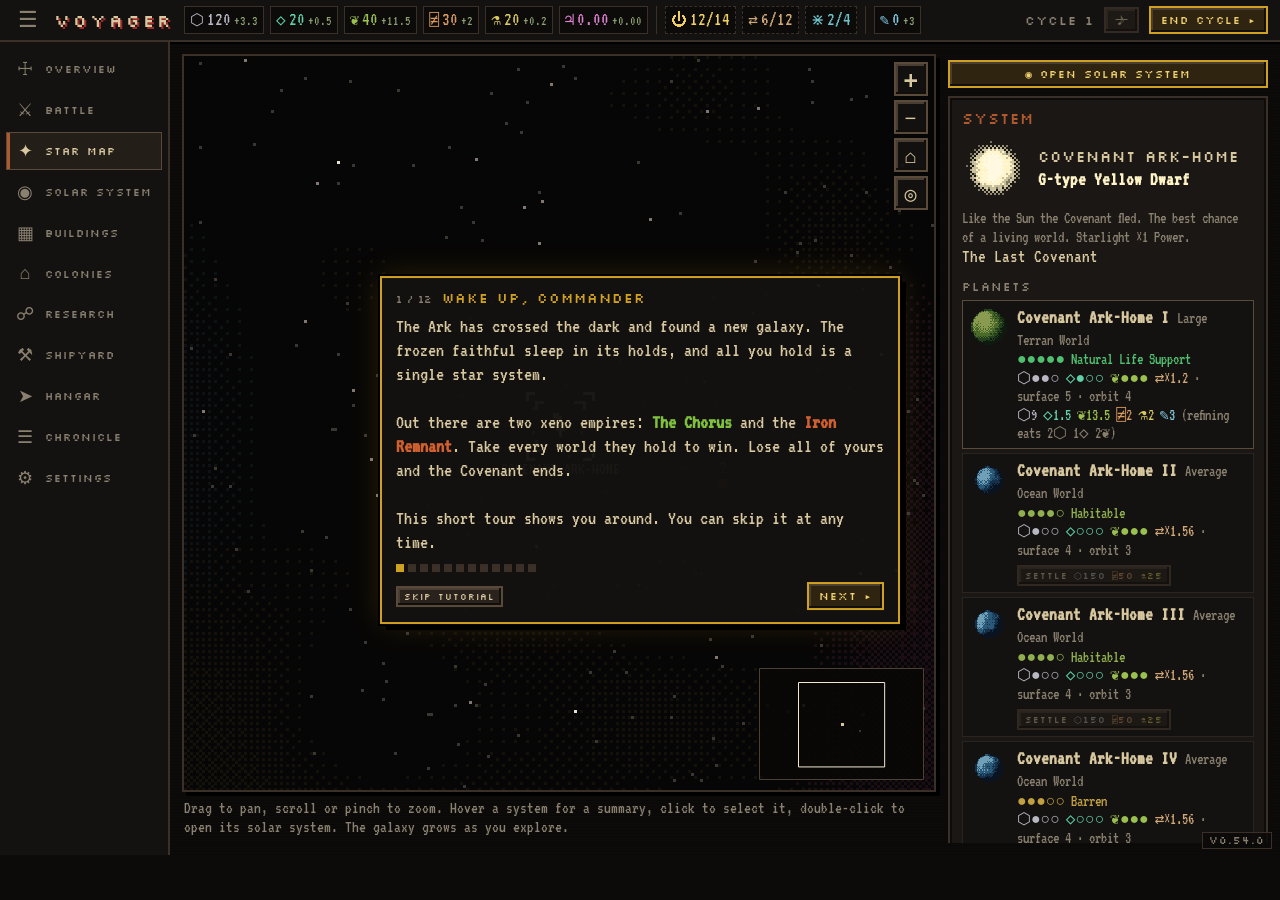
==== commit d9f303b4: "v0.54.0: sound effects - power-plant lever on End Cycle, digital chirp on star click, settings row C" ====
--- a/index.html
+++ b/index.html
@@ -49,6 +49,7 @@
   <script src="js/music.js"></script>
   <script src="js/voicelines.js"></script>
   <script src="js/voice.js"></script>
+  <script src="js/sfx.js"></script>
   <script src="js/map.js"></script>
   <script src="js/sysmap.js"></script>
   <script src="js/ui.js"></script>
--- a/css/style.css
+++ b/css/style.css
@@ -45,7 +45,7 @@
 .res small { color: #8aa070; font-size: 14px; }
 .res small.neg { color: #d05050; }
 .res-metal { color: #b8b8c4; } .res-rare { color: #60d0a8; } .res-organics { color: #9ac050; } .res-electronics { color: #d89a60; } .res-chemicals { color: #d8c860; }
-.res-research { color: #80c8e0; } .res-shards { color: #c080f0; }
+.res-research { color: #80c8e0; } .res-crypto { color: #e080d0; }
 .res-power { color: #f0d060; } .res-infra { color: #d0a878; } .res-compute { color: #70c0c8; }
 .res.cap { border-style: dashed; }
 .res-sep { width: 1px; align-self: stretch; background: var(--edge); margin: 0 2px; }
@@ -291,6 +291,8 @@
 .r-legendary { box-shadow: 0 0 0 2px #000, 0 0 14px #d0a020aa, 3px 3px 0 #000; }
 .r-omega { box-shadow: 0 0 0 2px #000, 0 0 18px #e04040; animation: omega 1.2s steps(3) infinite; }
 @keyframes omega { 50% { box-shadow: 0 0 0 2px #000, 0 0 26px #ff6060, 0 0 4px #fff inset; } }
+/* in battle the pulsing glow would compete with the active-ship outline: a steady glow instead */
+.board .scard.r-omega { animation: none; }
 
 /* shipyard */
 .buildtiles { display: grid; grid-template-columns: repeat(auto-fit, minmax(min(240px, 100%), 1fr)); gap: 10px; margin: 8px 0; }
@@ -327,7 +329,7 @@
 .battlescreen .blog { flex: 1; min-height: 80px; max-height: none; }
 .battlescreen details p { margin: 6px 0 0; }
 @media (max-height: 1000px) { .board .sc-img { height: 72px; } }
-@media (max-height: 860px) { .board .sc-img { height: 52px; } .board .sc-type, .board .sc-weps { display: none; } .board .pbar { margin: 6px 0; } .board { gap: 5px; } }
+@media (max-height: 860px) { .board .sc-img { height: 52px; } .board .sc-type, .board .sc-weps { display: none; } .board .bgap { height: 12px; } .board { gap: 5px; } }
 @media (max-height: 640px) { .board .sc-img { height: 36px; } .board .sc-stats { display: none; } }
 .barrow { position: absolute; left: 0; top: 0; pointer-events: none; z-index: 3; overflow: visible; }
 .arrow-bob { animation: arrowbob 1.1s ease-in-out infinite; }
@@ -336,7 +338,8 @@
 @keyframes arrowflow { to { stroke-dashoffset: -17; } }
 .bpower { display: flex; justify-content: space-between; align-items: baseline; padding: 0 4px; border-left: 3px solid var(--fc); color: var(--fc); }
 .bpower span { color: var(--ash); font-size: 16px; } .bpower span b { color: var(--bone); font-size: 20px; }
-.pbar { height: 8px; background: #6a2a24; border: 1px solid var(--edge); margin: 14px 0; }
+.pbar { height: 8px; background: #6a2a24; border: 1px solid var(--edge); margin: 2px 0; }
+.bgap { height: 22px; flex: none; }
 .pbar i { display: block; height: 100%; background: #c8b890; transition: width .4s; }
 .swapnav { display: flex; justify-content: center; align-items: center; gap: 6px; margin-top: 3px; font-size: 13px; color: var(--ash); }
 .swapnav .btn { padding: 1px 7px; }
@@ -357,12 +360,16 @@
 .lane-empty { border: 1px dashed #2a2420; opacity: .5; min-height: 120px; }
 .bside.enemy { background: linear-gradient(#1a0c0c, #0e0c0a); }
 .bside.player { background: linear-gradient(#0e0c0a, #0c1214); }
-.scard.dead { opacity: .25; filter: grayscale(1); }
+.scard.dead { opacity: .5; filter: grayscale(1) brightness(.7); }
+.wreck-stamp { position: absolute; left: 50%; top: 32%; transform: translate(-50%, -50%) rotate(-12deg); font-family: var(--font-head); font-size: 11px; letter-spacing: 1px;
+  color: #e06060; border: 2px solid #a03030; padding: 2px 6px; background: rgba(0, 0, 0, .7); white-space: nowrap; pointer-events: none; }
+/* moving in battle: ships that would make room slide aside (independent of the acting lift) */
+.bside .scard { translate: var(--shift, 0) 0; transition: translate .18s ease-out; }
 .scard.acting { outline: 2px solid #f0e0a0; outline-offset: 3px; transform: translateY(-3px); }
 .bside.enemy .scard.acting { transform: translateY(3px); }
 .scard.target { outline: 2px dashed #e06050; outline-offset: 2px; }
 .scard.hit { animation: hit .5s steps(3); }
-@keyframes hit { 0% { transform: translateX(-4px); filter: brightness(2) sepia(1) hue-rotate(-30deg); } 50% { transform: translateX(4px); } 100% { transform: none; } }
+@keyframes hit { 0% { transform: translateX(-4px); } 50% { transform: translateX(4px); } 100% { transform: none; } }  /* colour comes from .hitfx */
 .preview { font-size: 14px; color: #f0c080; text-align: center; border-top: 1px solid #3a2a20; margin-top: 2px; }
 .preview i { font-style: normal; font-size: 11px; color: var(--ash); margin-left: 1px; }
 .ord { padding: 0 5px; border: 1px solid var(--edge); color: var(--ash); font-size: 15px; }
@@ -397,10 +404,11 @@
   #nav { width: 48px; } .nav-btn em { display: none; }
   /* top bar: buttons on the first row, resources in one scrollable row below */
   #top { flex-wrap: wrap; row-gap: 6px; padding: 6px 8px; }
-  #top-res { order: 10; flex: 1 1 100%; flex-wrap: nowrap; overflow-x: auto; scrollbar-width: none; padding-bottom: 2px; }
-  #top-res::-webkit-scrollbar { display: none; }
-  .res, .res-sep { flex: 0 0 auto; }
-  .res b { font-size: 17px; } .res small { font-size: 13px; }
+  /* phones: the resources stack into a compact grid under the buttons instead of one long row */
+  #top-res { order: 10; flex: 1 1 100%; display: grid; grid-template-columns: repeat(auto-fill, minmax(84px, 1fr)); gap: 3px; }
+  .res-sep { display: none; }
+  .res { gap: 2px; padding: 1px 3px; min-width: 0; justify-content: flex-start; align-items: baseline; flex-wrap: nowrap; overflow: hidden; }
+  .res .ico { font-size: 13px; } .res b { font-size: 15px; white-space: nowrap; } .res small { font-size: 11px; white-space: nowrap; margin-left: auto; letter-spacing: -0.5px; }
   .logo { font-size: 15px; letter-spacing: 2px; margin-right: auto; }
   #cycle { font-size: 10px; }
   #top > .btn { padding: 4px 7px; font-size: 10px; }
@@ -409,10 +417,6 @@
   .bhead .grow > b { font-size: 16px; }
 }
 @media (max-width: 480px) {
-  .board .scard { padding: 3px; } .bside { gap: 4px; padding: 4px; } .lane-empty { min-height: 70px; }
-  .board .sc-img { height: 44px; }
-  .board .sc-name { font-size: 14px; } .board .sc-type, .board .sc-stats, .board .sc-rar { display: none; }
-  .board .sc-weps { display: none; }
   .bhead2 .btnrow { margin: 0; }
   .logo { display: none; }
   .colony .sys-head, .planet-panel .sys-head { flex-wrap: wrap; }
@@ -470,3 +474,108 @@
 #tip .tip-bar i { display: block; height: 100%; background: currentColor; opacity: .8; }
 #tip .tip-bar.over i { background: #c04040; }
 .res[data-tip] { cursor: help; }
+
+/* battle: floating MISS / RESTORED over a card */
+.floater { position: absolute; left: 50%; top: 38%; transform: translate(-50%, -50%); z-index: 5; pointer-events: none; font-family: var(--font-head); font-size: 15px; letter-spacing: 2px;
+  padding: 2px 8px; background: rgba(0, 0, 0, .75); border: 1px solid currentColor; text-shadow: 2px 2px 0 #000; animation: floatup 1s ease-out forwards; white-space: nowrap; }
+.floater.miss { color: #c8c0b0; }
+.floater.restore { color: #70d0e0; }
+@keyframes floatup { 0% { opacity: 0; transform: translate(-50%, -30%); } 8% { opacity: 1; transform: translate(-50%, -50%); } 75% { opacity: 1; transform: translate(-50%, -70%); } 100% { opacity: 0; transform: translate(-50%, -100%); } }
+.scard.missed { animation: dodge .5s ease-out; }
+@keyframes dodge { 30% { transform: translateX(7px); } 60% { transform: translateX(-3px); } 100% { transform: none; } }
+.wbtn.restore .wchip { color: #70d0e0; }
+@media (prefers-reduced-motion: reduce) { .floater, .scard.missed { animation: none; } }
+
+/* hangar: drag and drop, sorting */
+[data-dragship] { cursor: grab; }
+.scard.dragging { opacity: .4; }
+[data-dropship].dragover { outline: 2px dashed var(--gold); outline-offset: 3px; }
+.hangar-drop { min-height: 90px; padding: 4px; }
+.sortrow { align-items: center; margin: 4px 0 8px; }
+.sortrow small { margin-right: 4px; }
+
+/* battle: damage numbers and hit effects (shield shimmer, hull sparks) */
+.floater.dmg { color: #f0e0c0; font-size: 17px; letter-spacing: 1px; }
+.floater.dmg .dsh { color: #7fd8ff; } .floater.dmg .dhu { color: #ff9a50; }
+.hitfx { position: absolute; inset: -6px; pointer-events: none; z-index: 4; opacity: 0; }
+.hitfx.shield { border-radius: 45%; border: 2px solid #7fd8ff; background: radial-gradient(ellipse at center, transparent 55%, rgba(110, 200, 255, .35) 75%, rgba(160, 230, 255, .6) 92%, transparent 100%);
+  box-shadow: 0 0 14px #5ac0ff, inset 0 0 14px #5ac0ff; animation: shieldhit .75s ease-out both; }
+@keyframes shieldhit { 0% { opacity: 0; transform: scale(.88); } 15% { opacity: 1; } 100% { opacity: 0; transform: scale(1.08); } }
+.hitfx.hull { inset: 0; background: radial-gradient(circle at 50% 42%, rgba(255, 200, 110, .9) 0 8%, rgba(255, 110, 40, .55) 18%, transparent 45%); animation: hullhit .6s steps(4) both; }
+.hitfx.hull i { position: absolute; left: 50%; top: 42%; width: 3px; height: 3px; background: #ffd070;
+  box-shadow: 14px -10px 0 #ff9a40, -16px -6px 0 #ffd070, 10px 14px 0 #ff7030, -12px 12px 0 #ff9a40, 22px 2px 0 #ffd070, -22px -14px 0 #ff7030, 4px -20px 0 #ffb050, -4px 20px 0 #ff9a40;
+  animation: sparks .6s ease-out both; animation-delay: inherit; }
+@keyframes hullhit { 0% { opacity: 1; } 60% { opacity: .8; } 100% { opacity: 0; } }
+@keyframes sparks { 0% { transform: scale(.4); opacity: 1; } 100% { transform: scale(2.2); opacity: 0; } }
+@media (prefers-reduced-motion: reduce) { .hitfx { animation-duration: .01s; } }
+
+/* construction sites */
+.bld.building { border-color: #5a4a2a; background: repeating-linear-gradient(135deg, #16130e 0 8px, #1b1710 8px 16px); }
+.build-bar { width: 110px; height: 8px; margin: 3px 0 3px auto; }
+.build-bar i { background: repeating-linear-gradient(90deg, #d0a020 0 6px, #a07818 6px 8px); }
+
+#tip { width: 300px; }
+#tip .tip-list { margin-top: 8px; border-top: 1px solid var(--edge); padding-top: 4px; }
+#tip .tip-list h5 { margin: 2px 0 2px; font-family: var(--font-head); font-weight: normal; font-size: 9px; letter-spacing: 1px; color: var(--ash); text-transform: uppercase; }
+#tip .tip-list .tip-row { font-size: 16px; padding: 0; }
+#tip .tip-list .tip-row span { white-space: nowrap; overflow: hidden; text-overflow: ellipsis; }
+#tip .tip-list .tip-row b { font-size: 16px; }
+#tip .tip-row.more { color: #6a6050; font-style: italic; }
+
+/* ---------- battle on phones and small tablets ---------- */
+@media (max-width: 820px) {
+  /* the board scrolls with the page here, so the rows take their natural height (they collapsed before) */
+  .battlescreen .board, .battlescreen .bside { flex: none; }
+  .battlescreen .bside { min-height: 0; }
+  .bhead2 { gap: 6px; } .bhead2 h3 { font-size: 13px; }
+  .bhead2 .btnrow { margin: 0; width: 100%; } .bhead2 .btnrow .btn { flex: 1; padding: 5px 4px; font-size: 9px; }
+  .bcontrols { min-height: 0; } .bprompt { font-size: 16px; }
+  .swaprow small { display: none; }
+  /* turn order: one strip you can swipe */
+  .border { flex-wrap: nowrap; overflow-x: auto; justify-content: flex-start; scrollbar-width: none; padding: 4px; }
+  .border::-webkit-scrollbar { display: none; }
+  .border .ord { flex: none; font-size: 13px; }
+  .border .ord-lbl { flex: none; white-space: nowrap; }
+  .battlescreen .bside-col { width: auto; }
+  .battlescreen .blog { max-height: 180px; }
+}
+@media (max-width: 560px) {
+  /* compact cards: size, picture and the two bars; names are in the prompt and the hangar */
+  .bside { gap: 3px; padding: 3px; }
+  .board .scard { padding: 2px; gap: 1px; }
+  .board .sc-name, .board .sc-type, .board .sc-stats, .board .sc-rar, .board .sc-weps { display: none; }
+  .board .sc-img { height: 38px; }
+  .board .sc-size { font-size: 8px; padding: 0 2px; }
+  .board .sbar { height: 7px; } .board .sbar span { font-size: 10px; top: -3px; right: 1px; }
+  .board .preview { font-size: 10px; line-height: 1; } .board .preview i { display: none; }
+  .board .swapnav { gap: 1px; } .board .swapnav span { display: none; } .board .swapnav .btn { padding: 0 3px; font-size: 9px; }
+  .board .floater { font-size: 10px; padding: 1px 3px; letter-spacing: 0; }
+  .board .wreck-stamp { font-size: 7px; padding: 1px 2px; }
+  .lane-empty { min-height: 56px; }
+  .board .bpower b { font-size: 14px; } .board .bpower span { font-size: 13px; } .board .bpower span b { font-size: 15px; }
+  .wbtn .wchip { font-size: 14px; } .wbtn small { font-size: 12px; }
+}
+
+/* ---------- hangar on phones and small tablets ---------- */
+@media (max-width: 820px) {
+  .fleetscreen > div, .fleetscreen .side { min-width: 0; }     /* the lists may no longer push the page wider than the screen */
+  .fleetrow .cardrow { display: grid; grid-template-columns: repeat(5, minmax(0, 1fr)); gap: 4px; overflow: visible; }
+  .fleetrow .lanewrap { min-width: 0; }
+  .fleetrow .scard, .hangar-drop .scard { width: auto; flex-basis: auto; min-width: 0; }
+  .hangar-drop { display: grid; grid-template-columns: repeat(auto-fill, minmax(96px, 1fr)); gap: 4px; }
+  .sortrow { flex-wrap: wrap; }
+}
+@media (max-width: 560px) {
+  /* compact cards: picture, bars and a short name; tap one for everything else */
+  .fleetrow .cardrow { gap: 3px; }
+  .hangar-drop { grid-template-columns: repeat(auto-fill, minmax(62px, 1fr)); gap: 3px; }
+  .fleetscreen .cardrow .scard { padding: 2px; gap: 1px; }
+  .fleetscreen .cardrow .sc-type, .fleetscreen .cardrow .sc-stats, .fleetscreen .cardrow .sc-weps, .fleetscreen .cardrow .sc-rar { display: none; }
+  .fleetscreen .cardrow .sc-img { height: 38px; }
+  .fleetscreen .cardrow .sc-name { font-size: 11px; }
+  .fleetscreen .cardrow .sc-size { font-size: 8px; padding: 0 2px; }
+  .fleetscreen .cardrow .sbar { height: 7px; } .fleetscreen .cardrow .sbar span { font-size: 10px; top: -3px; right: 1px; }
+  .fleetscreen .cardrow .scard.empty { min-height: 70px; font-size: 12px; text-align: center; }
+  .fleetrow .lanelbl { font-size: 7px; letter-spacing: 0; }
+  .fleethead b { font-size: 16px; }
+}
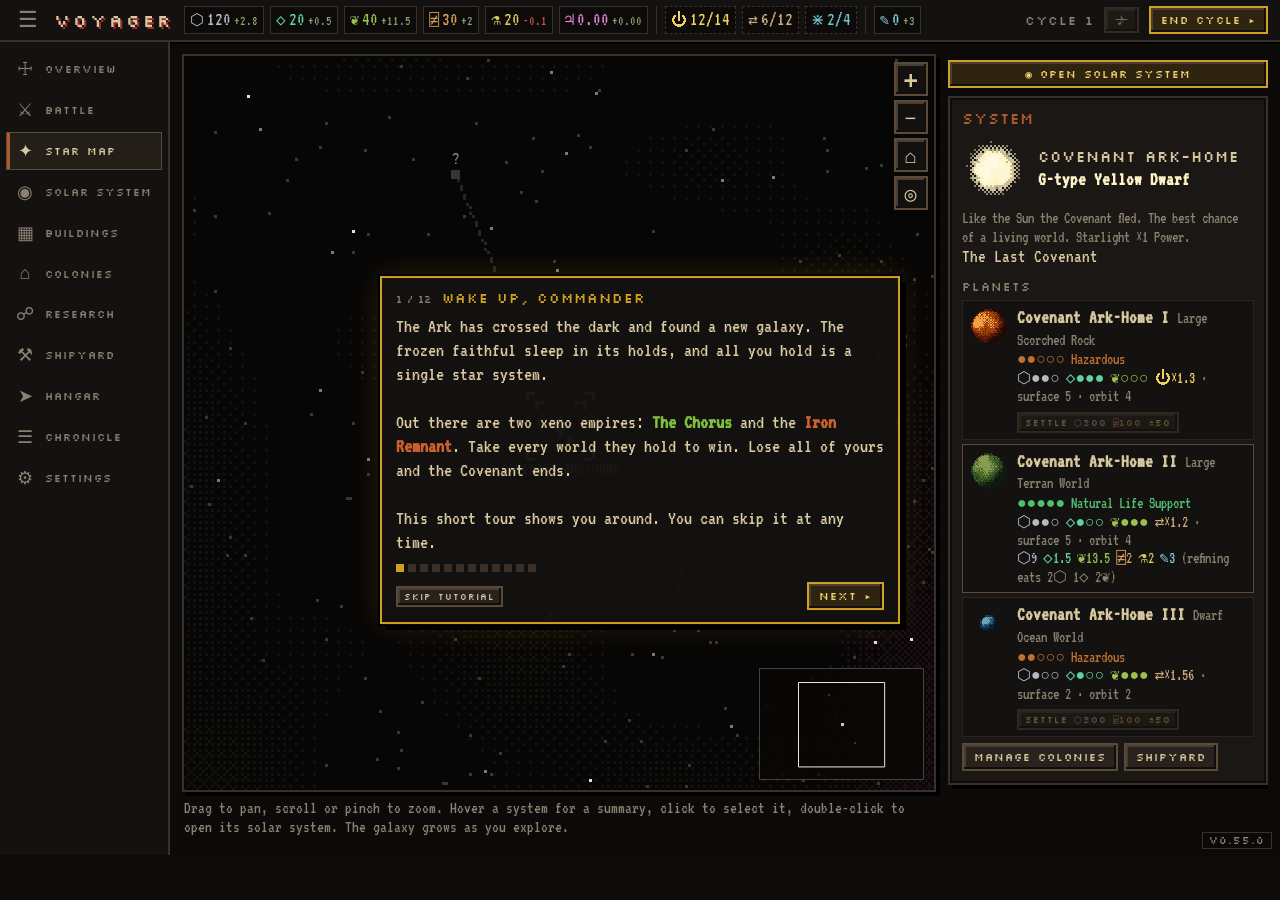
==== commit 8bc4ca96: "v0.55.0: full-screen new-ship splash with rarity reveal, stats, quick actions and reveal sounds Co-A" ====
--- a/index.html
+++ b/index.html
@@ -26,6 +26,7 @@
     </div>
   </div>
   <div id="modal"></div>
+  <div id="splash"></div>
   <div id="tip" role="tooltip"></div>
   <div id="version" title="Voyager build"></div>
 
--- a/css/style.css
+++ b/css/style.css
@@ -579,3 +579,55 @@
   .fleetrow .lanelbl { font-size: 7px; letter-spacing: 0; }
   .fleethead b { font-size: 16px; }
 }
+
+/* ---------- new-ship splash (UI.splashShip) ---------- */
+#splash { display: none; }
+body.splashing #comms { bottom: auto; top: 8px; } /* Assistant subtitles move up, clear of the splash buttons */
+#splash.show { display: block; }
+.splash { --glow: #d8d0c0; position: fixed; left: 0; right: 0; top: 0; height: 95vh; height: 95dvh; z-index: 12; overflow: hidden;
+  display: flex; align-items: center; justify-content: center; cursor: pointer;
+  background: radial-gradient(ellipse at 50% 42%, color-mix(in srgb, var(--glow) 22%, #0c0b0a) 0%, rgba(8, 7, 6, .94) 58%);
+  animation: sp-in .25s steps(4); }
+.sp-box { position: relative; cursor: default; width: min(560px, 94vw); max-height: 100%; overflow: auto; text-align: center; padding: 14px 16px;
+  background: rgba(16, 13, 11, .92); border: 2px solid var(--glow); box-shadow: 0 0 0 2px #000, 0 0 28px color-mix(in srgb, var(--glow) 45%, transparent), 6px 6px 0 #000; }
+.sp-kicker { font-family: var(--font-head); font-size: 10px; letter-spacing: 3px; color: var(--ash); text-transform: uppercase; }
+.sp-rarity { font-family: var(--font-head); font-size: clamp(22px, 6vw, 36px); letter-spacing: 6px; margin: 8px 0 2px; color: var(--glow);
+  text-shadow: 3px 3px 0 #000, 0 0 14px var(--glow); animation: sp-word .6s steps(6) both .15s; }
+.sp-ship { position: relative; display: flex; align-items: center; justify-content: center; height: clamp(110px, 30vh, 260px); margin: 4px 0; }
+.sp-ship img { height: 100%; max-width: 100%; object-fit: contain; image-rendering: pixelated;
+  filter: drop-shadow(0 0 10px color-mix(in srgb, var(--glow) 60%, transparent));
+  animation: sp-print .7s steps(14) both .2s, sp-bob 3s ease-in-out infinite 1s; }
+.sp-scan { position: absolute; left: 12%; right: 12%; height: 3px; bottom: 0; background: var(--glow); box-shadow: 0 0 12px var(--glow); opacity: 0;
+  animation: sp-scan .7s steps(14) .2s; }
+.sp-info { animation: sp-fade .4s steps(4) both .8s; }
+.sp-name { font-size: 26px; color: var(--bone); }
+.sp-type { color: var(--ash); font-size: 17px; }
+.sp-type .q.hi { color: #9ac070; } .sp-type .q.lo { color: #c07060; }
+.sp-stats { display: flex; justify-content: center; flex-wrap: wrap; gap: 4px 14px; margin: 8px 0 6px; font-size: 18px; }
+.sp-stats i { font-style: normal; color: var(--glow); margin-right: 3px; }
+.sp-weps { display: flex; justify-content: center; flex-wrap: wrap; gap: 4px; margin-bottom: 6px; }
+.sp-where { color: var(--ash); margin-bottom: 8px; }
+.sp-box .btnrow { justify-content: center; }
+.sp-flash { position: absolute; inset: 0; background: var(--glow); opacity: 0; pointer-events: none; animation: sp-flash .5s steps(5) .2s; }
+.sp-rays { position: absolute; left: 50%; top: 42%; width: 220vmax; height: 220vmax; margin: -110vmax 0 0 -110vmax; pointer-events: none; opacity: .22;
+  background: repeating-conic-gradient(from 0deg, var(--glow) 0deg 5deg, transparent 5deg 20deg); animation: sp-spin 24s linear infinite;
+  -webkit-mask-image: radial-gradient(circle, #000 0%, transparent 40%); mask-image: radial-gradient(circle, #000 0%, transparent 40%); }
+.splash.r-omega .sp-rarity { animation: sp-word .6s steps(6) both .15s, sp-glitch 1.6s steps(1) infinite 1s; }
+.splash.r-normal .sp-box { border-color: var(--edge-hi); }
+@keyframes sp-in { from { opacity: 0; } }
+@keyframes sp-flash { 0% { opacity: .55; } 100% { opacity: 0; } }
+@keyframes sp-print { from { clip-path: inset(100% 0 0 0); } to { clip-path: inset(0 0 0 0); } }
+@keyframes sp-scan { 0% { bottom: 0; opacity: 1; } 99% { bottom: 100%; opacity: 1; } 100% { bottom: 100%; opacity: 0; } }
+@keyframes sp-bob { 50% { transform: translateY(-5px); } }
+@keyframes sp-word { from { letter-spacing: 22px; opacity: 0; } to { letter-spacing: 6px; opacity: 1; } }
+@keyframes sp-fade { from { opacity: 0; transform: translateY(8px); } }
+@keyframes sp-spin { to { transform: rotate(360deg); } }
+@keyframes sp-glitch { 0%, 88%, 100% { transform: none; } 90% { transform: translate(3px, -1px); color: #fff; } 94% { transform: translate(-3px, 1px); } }
+@media (max-width: 560px) {
+  .sp-box { padding: 10px; }
+  .sp-name { font-size: 22px; }
+  .sp-stats { font-size: 16px; }
+}
+@media (prefers-reduced-motion: reduce) {
+  .splash *, .splash { animation-duration: .01s !important; animation-iteration-count: 1 !important; }
+}
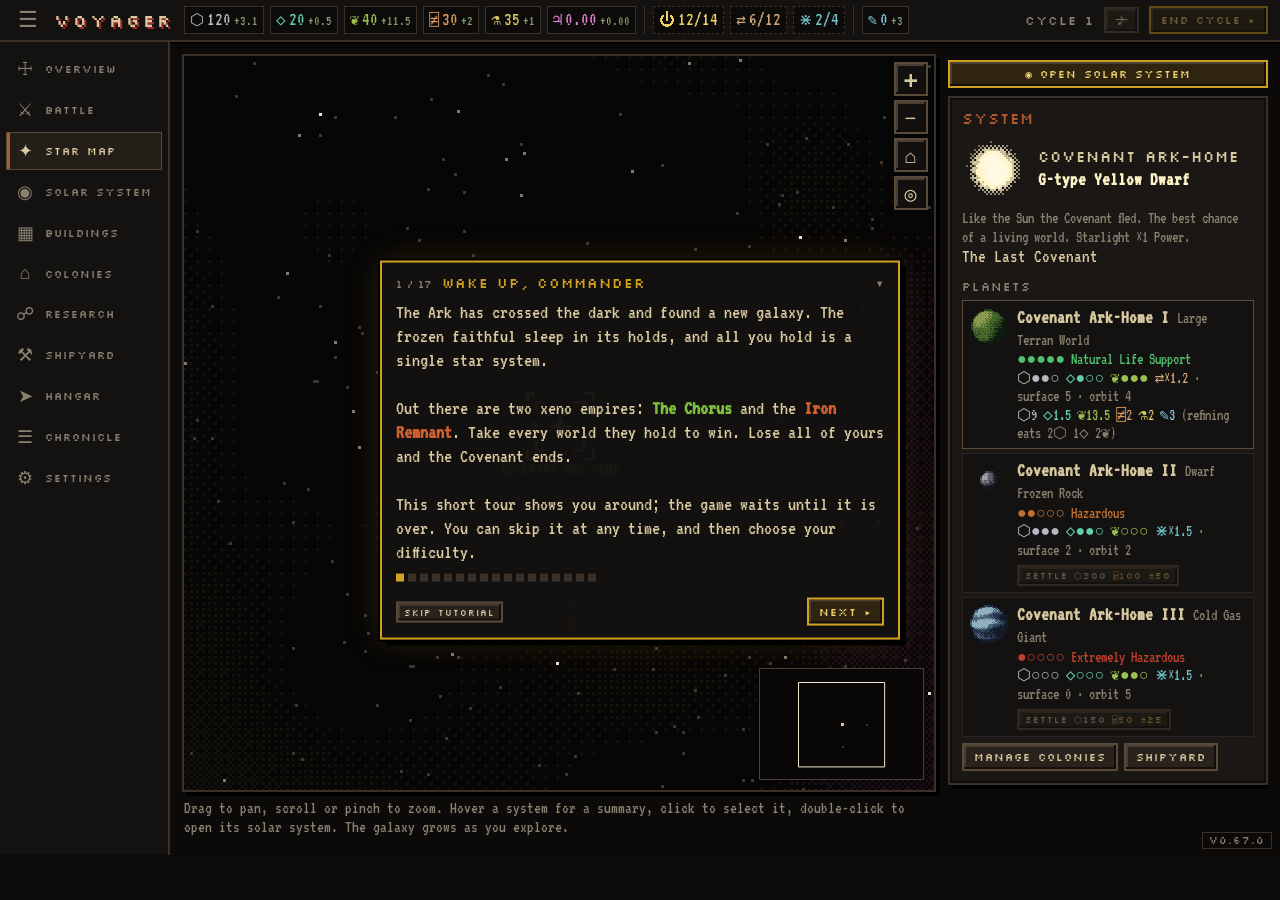
==== commit 58bf04cf: "v0.67.0: modular 32x32 face portraits (js/faces.js), officers redone as face specs, Face Workshop to" ====
--- a/index.html
+++ b/index.html
@@ -36,6 +36,7 @@
   <script src="js/planets.js"></script>
   <script src="js/state.js"></script>
   <script src="js/shipsprites.js"></script>
+  <script src="js/faces.js"></script>
   <script src="js/sprites.js"></script>
   <script src="js/galaxy.js"></script>
   <script src="js/economy.js"></script>
--- a/css/style.css
+++ b/css/style.css
@@ -285,7 +285,7 @@
 .wchip b { color: var(--bone); margin-left: auto; padding-left: 4px; }
 .wchip small { font-size: 12px; color: var(--ash); }
 .wchip.empty { color: #5a5048; border-left-color: #2a2420; }
-.wlist { display: flex; flex-wrap: wrap; gap: 4px; justify-content: flex-end; }
+.bweps { display: flex; flex-wrap: wrap; gap: 4px; justify-content: flex-end; }
 .r-strong { box-shadow: 0 0 0 2px #000, 0 0 8px #4a9ad055, 3px 3px 0 #000; }
 .r-epic { box-shadow: 0 0 0 2px #000, 0 0 10px #a060d077, 3px 3px 0 #000; }
 .r-legendary { box-shadow: 0 0 0 2px #000, 0 0 14px #d0a020aa, 3px 3px 0 #000; }
@@ -631,3 +631,158 @@
 @media (prefers-reduced-motion: reduce) {
   .splash *, .splash { animation-duration: .01s !important; animation-iteration-count: 1 !important; }
 }
+
+/* ---------- difficulty picker (UI.difficultyPicker) ---------- */
+.modal-box.wide { width: min(880px, 94vw); max-height: 95vh; }
+.diffcards { display: grid; grid-template-columns: repeat(3, 1fr); gap: 10px; margin-top: 10px; }
+.diffcard { position: relative; text-align: left; background: #120f0c; color: var(--bone); border: 2px solid var(--edge-hi); padding: 12px; cursor: pointer;
+  font-family: var(--font-body); font-size: 17px; box-shadow: 4px 4px 0 #000; display: flex; flex-direction: column; }
+.diffcard h3 { margin: 0 0 2px; font-size: 16px; color: var(--bone); }
+.diffcard em { font-style: normal; font-size: 15px; color: var(--ash); }
+.diffcard p { margin: 8px 0 6px; line-height: 1.2; }
+.diffcard ul { margin: auto 0 0; padding-left: 18px; color: var(--ash); font-size: 16px; }
+.diffcard:not([disabled]):hover, .diffcard:not([disabled]):focus-visible { transform: translate(-2px, -2px); box-shadow: 6px 6px 0 #000; outline: none; }
+.diffcard.d-learning { border-color: #5a8a5a; } .diffcard.d-learning h3 { color: #9ac070; }
+.diffcard.d-commander { border-color: var(--blood); background: radial-gradient(circle at 50% 0%, #2a1010, #120f0c 70%); }
+.diffcard.d-commander h3 { color: #ff5a4a; } .diffcard.d-commander em { color: var(--gold); }
+.diffcard[disabled] { cursor: not-allowed; opacity: .45; filter: grayscale(1); }
+.diff-lock { position: absolute; top: 10px; right: 10px; font-family: var(--font-head); font-size: 9px; letter-spacing: 1px; border: 1px solid var(--edge-hi); padding: 2px 5px; }
+.diff-name.d-commander { color: #ff5a4a; } .diff-name.d-learning { color: #9ac070; }
+@media (max-width: 760px) {
+  .diffcards { grid-template-columns: 1fr; gap: 6px; }
+  .diffcard { padding: 8px 10px; font-size: 16px; }
+  .diffcard p { margin: 4px 0; }
+  .diffcard ul { display: none; }
+}
+#tutorial .tut-demo { margin-left: auto; font-family: var(--font-head); font-size: 8px; letter-spacing: 1px; color: #5aa0a8; border: 1px solid #2a5058; padding: 2px 5px; text-transform: uppercase; white-space: nowrap; }
+#tutorial .tut-head { cursor: pointer; }
+#tutorial .tut-min { margin-left: auto; color: var(--ash); font-size: 14px; padding-left: 6px; }
+#tutorial .tut-demo + .tut-min { margin-left: 4px; }
+#tutorial.min p, #tutorial.min .tut-dots { display: none; }
+#tutorial.left { right: auto; left: 188px; }
+.nav-collapsed #tutorial.left { left: 66px; }
+#tutorial.side { bottom: auto; top: 64px; width: 310px; }
+#tutorial.side p { font-size: 18px; }
+@media (max-width: 820px) {
+  #tutorial.left, #tutorial.side { left: 12px; right: 12px; width: auto; top: auto; bottom: calc(5vh + 12px); }
+  #tutorial.side { max-height: 34vh; }
+}
+/* the text scrolls, the header and buttons stay put */
+#tutorial { display: flex; flex-direction: column; }
+#tutorial p { overflow: auto; min-height: 0; flex: 1 1 auto; }
+#tutorial .tut-head, #tutorial .tut-dots, #tutorial .btnrow { flex: none; }
+#tutorial .tut-step { white-space: nowrap; }
+/* the tour locks the game (Game.lockedByTour) */
+#tutorial .tut-lock { flex: none; margin: 0 0 8px; padding: 4px 8px; border: 1px solid var(--blood); color: #ff8a7a; background: rgba(60, 10, 10, .5); font-size: 16px; }
+#tutorial.nudge { animation: tut-nudge .4s steps(6); }
+@keyframes tut-nudge { 0%, 100% { translate: 0; } 20% { translate: -6px 0; } 40% { translate: 6px 0; } 60% { translate: -4px 0; } 80% { translate: 4px 0; } }
+body.touring [data-dragship] { cursor: not-allowed; }
+
+/* ---------- rules of engagement pop-up (UI.rulesModal) ---------- */
+.rulesbtn { margin-top: 8px; width: 100%; }
+.rules h2 { margin-top: 0; }
+.rules .rgrid { display: grid; grid-template-columns: 1fr 1fr; gap: 10px; }
+.rules section { background: #120f0c; border: 1px solid var(--edge); padding: 8px 10px; }
+.rules section h4 { margin: 0 0 6px; }
+.rules section p { margin: 6px 0; font-size: 16px; line-height: 1.2; }
+.rsvg { display: block; width: 100%; max-height: 190px; margin: 0 auto; font-family: var(--font-body); }
+.rsvg .rn rect { fill: #1c1713; stroke: var(--gold); stroke-width: 2; }
+.rsvg .rn.me rect { stroke: #9ac070; }
+.rsvg .rs { fill: var(--bone); font-size: 22px; text-anchor: middle; dominant-baseline: middle; font-family: var(--font-head); }
+.rsvg .rl { fill: var(--ash); font-size: 15px; text-anchor: middle; }
+.rsvg .rl.left { text-anchor: start; }
+.rsvg .ra { stroke: #9ac070; stroke-width: 3; }
+.rsvg .ra.off { stroke: #c0a060; stroke-width: 2; stroke-dasharray: 5 4; opacity: .75; }
+.rsvg .rhd { fill: #9ac070; }
+.rsvg .rx { fill: #9ac070; font-size: 16px; text-anchor: middle; font-family: var(--font-head); font-size: 11px; }
+.rsvg .rt rect { fill: #2a1210; stroke: #7a3028; stroke-width: 2; }
+.rsvg .rt.first rect { stroke: #ff5a4a; }
+.rsvg .rt text { fill: var(--bone); font-size: 20px; text-anchor: middle; font-family: var(--font-head); }
+.rtab { border-collapse: collapse; font-size: 17px; margin: 4px 0; }
+.rtab th { font-weight: normal; color: var(--ash); padding: 2px 10px 2px 0; text-align: left; }
+.rtab td { padding: 2px 10px 2px 0; }
+.rtab i { font-style: normal; }
+.rsample { display: flex; justify-content: center; margin: 6px 0 2px; pointer-events: none; }
+.rsample .wbtn { cursor: default; }
+.rkey { display: inline-block; min-width: 15px; height: 15px; line-height: 15px; margin: 0 2px; border-radius: 50%; background: var(--gold); color: #000;
+  font-family: var(--font-head); font-size: 8px; text-align: center; vertical-align: super; font-style: normal; }
+.rlist { margin: 4px 0; padding-left: 26px; font-size: 16px; line-height: 1.2; }
+.rlist li { margin: 2px 0; }
+.rlist li::marker { color: var(--gold); font-family: var(--font-head); font-size: 10px; }
+.rcard { display: inline-flex; flex-direction: column; gap: 3px; width: 150px; padding: 6px 8px; background: #1c1713; border: 2px solid var(--edge-hi); }
+.rcard b { font-weight: normal; }
+.rcard .rbar { height: 5px; } .rcard .rbar.sh { background: #4a90c8; width: 80%; } .rcard .rbar.hu { background: #c87838; width: 65%; }
+@media (max-width: 760px) {
+  .rules .rgrid { grid-template-columns: 1fr; }
+  .rsvg { max-height: 160px; }
+}
+.rules section { text-align: left; }
+.rules section h4 { text-align: center; }
+.rsvg .rx { font-size: 13px; }
+@media (max-width: 820px) { #tutorial.side.top, #tutorial.left.top { top: 8px; bottom: auto; } }
+
+/* weapon choice: one full-width row per weapon (name and stats left, expected damage and hit chance right) */
+.bweps { display: flex; flex-direction: column; gap: 4px; width: min(640px, 100%); margin: 4px auto 0; }
+.bweps .wbtn { width: 100%; flex-direction: row; align-items: center; justify-content: space-between; gap: 10px; padding: 4px 8px; }
+.bweps .wbtn .wchip { flex: 1 1 auto; min-width: 0; }
+.bweps .wbtn .wchip em { flex: 1 1 auto; text-align: left; }
+.bweps .wbtn > small { flex: none; white-space: nowrap; text-align: right; }
+@media (max-width: 560px) {
+  .bweps .wbtn { gap: 6px; padding: 3px 6px; }
+}
+.bweps .wbtn { padding: 2px 8px; min-height: 0; }
+.bweps .wbtn .wchip { font-size: 15px; }
+.bcontrols .swaprow { margin-top: 2px; }
+@media (max-width: 560px) {
+  .bweps .wbtn { flex-direction: column; align-items: stretch; gap: 1px; }
+  .bweps .wbtn > small { text-align: right; }
+}
+/* three weapons plus Restore make the list tall: smaller ship art on short screens keeps both rows clear */
+@media (max-height: 860px) { .board.tight .sc-img { height: 36px; } .board.tight .bgap { height: 8px; } }
+.swaprow .brestore { display: inline-flex; align-items: center; gap: 6px; text-transform: none; padding: 2px 8px; }
+.swaprow .brestore .wchip { color: #70d0e0; font-size: 15px; }
+.swaprow { justify-content: center; align-items: center; flex-wrap: wrap; gap: 4px 10px; }
+/* ship rows never shrink below their cards (they used to overlap on short windows); if space runs out the board scrolls */
+.battlescreen .bside { min-height: min-content; }
+.battlescreen .board { overflow-y: auto; overflow-x: hidden; }
+@media (max-height: 740px) { .board .sc-img { height: 34px; } .board .bgap { height: 6px; } .bcontrols .bprompt { margin-bottom: 2px; } }
+.battlescreen .board > :not(.bside):not(.barrow) { flex: none; }
+.swaprow { flex-wrap: nowrap; }
+@media (max-width: 560px) { .swaprow { flex-wrap: wrap; } }
+@media (max-height: 860px) { .board.tight { gap: 3px; } .board.tight .bside { padding: 4px 8px; } .board.tight .bcontrols .bprompt { margin: 0; } }
+@media (max-height: 860px) { .board.tight .bgap { height: 4px; } .board.tight .border { padding: 3px 8px; } }
+.rsample.bweps { width: 100%; margin: 6px 0 2px; }
+/* research levels */
+.pips { display: inline-flex; gap: 2px; vertical-align: middle; margin: 0 4px; }
+.pips i { width: 7px; height: 9px; background: #2a2420; border: 1px solid #3a3028; }
+.pips i.on { background: #5ac0c8; border-color: #8ae0e8; }
+/* system projects (UI.projectSection) */
+.csys .projects { margin: 6px 0 8px; padding: 6px 8px; border: 1px dashed #5a4a30; background: #15110c; }
+.csys .projects h4 { margin: 0 0 4px; color: var(--gold); }
+.bld.proj.done-proj { border-color: #8a7030; box-shadow: inset 3px 0 0 var(--gold); }
+
+/* ---------- officers ---------- */
+.portrait { image-rendering: pixelated; background: #1a1512; border: 1px solid var(--edge-hi); flex: none; }
+.ocards { display: grid; grid-template-columns: repeat(auto-fill, minmax(230px, 1fr)); gap: 8px; }
+.ocard { background: #15110d; border: 2px solid #6a5630; box-shadow: 3px 3px 0 #000; padding: 8px; text-align: left; display: flex; flex-direction: column; gap: 4px; }
+.ocard.sel { border-color: var(--gold); }
+.ocard .ohead { display: flex; gap: 8px; align-items: center; }
+.ocard .ohead b { color: var(--bone); } .ocard .ohead i { color: var(--gold); font-style: normal; font-size: 15px; }
+.ocard .opass { margin: 2px 0; padding-left: 18px; font-size: 16px; color: #9ac070; }
+.ocard .oabil { border-top: 1px dashed #5a4a30; padding-top: 4px; font-size: 16px; }
+.ocard .oabil b { color: var(--gold); font-weight: normal; }
+.ocard .btnrow { margin-top: auto; }
+.oslot { display: inline-flex; align-items: center; gap: 2px; }
+.ochip { display: inline-flex; align-items: center; gap: 5px; background: #1c1712; border: 1px solid #6a5630; color: var(--bone); padding: 1px 6px 1px 1px; cursor: pointer; font: inherit; font-size: 15px; }
+.ochip:hover { border-color: var(--gold); }
+.oadd { padding: 1px 6px; }
+.bofficer { display: inline-flex; align-items: center; gap: 6px; margin: 0 auto 0 10px; }
+.oability { text-transform: none; padding: 1px 8px; }
+.oability.ready { border-color: var(--gold); color: var(--gold); box-shadow: 0 0 8px rgba(208, 160, 64, .45); animation: oglow 1.6s ease-in-out infinite; }
+.oability.used { opacity: .5; }
+@keyframes oglow { 50% { box-shadow: 0 0 2px rgba(208, 160, 64, .2); } }
+@media (max-width: 560px) { .bofficer .ochip span { display: none; } .bofficer { margin-left: 4px; } .oability { font-size: 13px; } }
+.bpower.player { align-items: center; }
+.bofficer .ochip { padding: 0 6px 0 0; }
+.bofficer .portrait { width: 28px; height: 28px; }
+@media (min-height: 861px) { .bofficer .portrait { width: 32px; height: 32px; } }
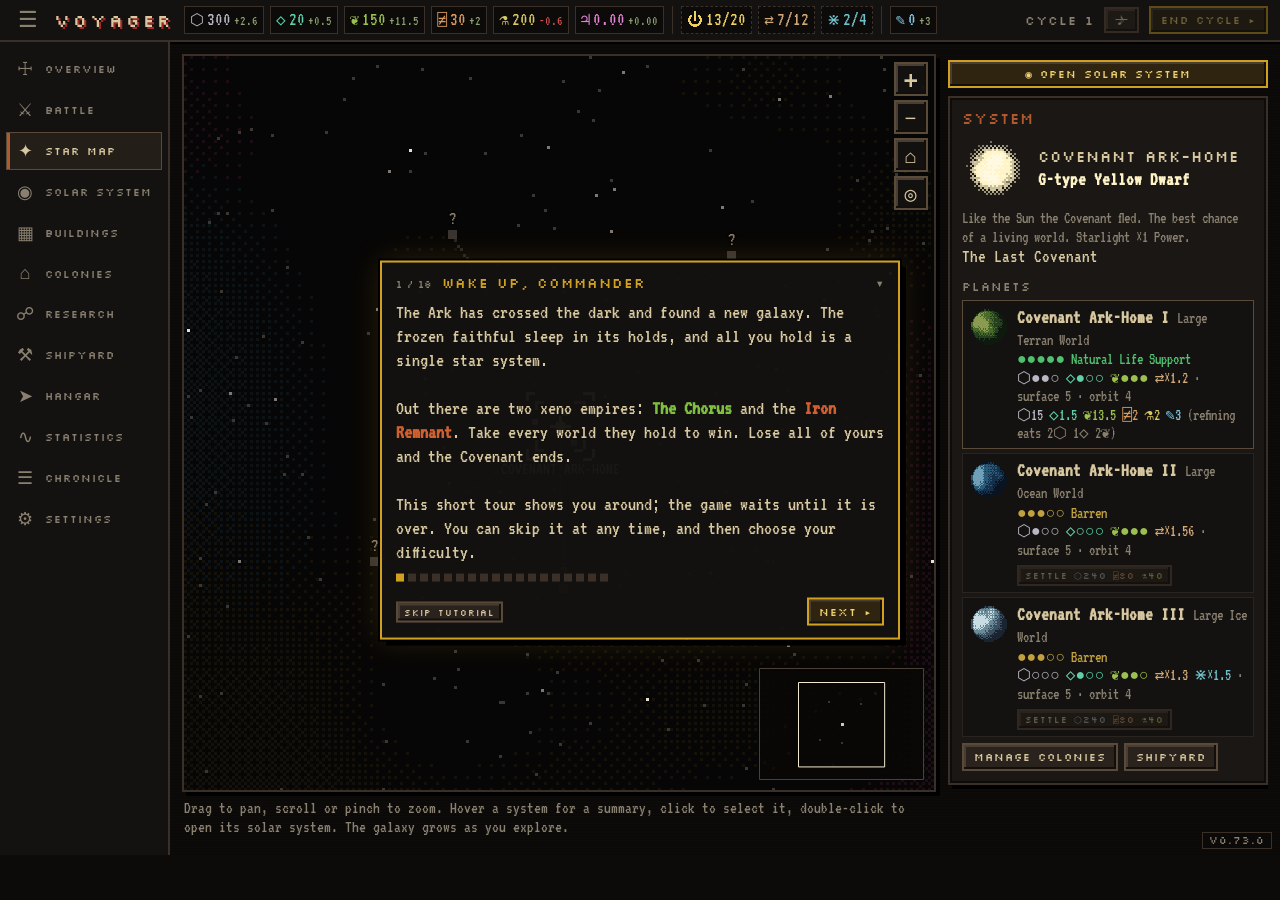
==== commit 194861f7: "v0.73.0: random starting fleet (2 S, 1 M, 1 L, one Epic) and officers rolled per game Co-Authored-By" ====
--- a/index.html
+++ b/index.html
@@ -37,6 +37,7 @@
   <script src="js/state.js"></script>
   <script src="js/shipsprites.js"></script>
   <script src="js/faces.js"></script>
+  <script src="js/officers.js"></script>
   <script src="js/sprites.js"></script>
   <script src="js/galaxy.js"></script>
   <script src="js/economy.js"></script>
--- a/css/style.css
+++ b/css/style.css
@@ -155,7 +155,8 @@
 .bhead { display: flex; align-items: center; gap: 8px; cursor: pointer; }
 .grow { flex: 1 1 auto; min-width: 0; }
 .bsub { white-space: nowrap; overflow: hidden; text-overflow: ellipsis; line-height: 1.1; }
-.bauto { flex-shrink: 0; white-space: nowrap; }
+.bauto { flex-shrink: 0; white-space: nowrap; width: 128px; min-height: 40px; box-sizing: border-box; text-align: center; display: inline-flex; flex-direction: column; align-items: center; justify-content: center; gap: 0; padding-left: 4px; padding-right: 4px; }
+.bauto small { display: block; white-space: nowrap; }
 .bicon { flex-shrink: 0; display: inline-block; vertical-align: middle; background: #3a3229; border: 1px solid #4a4036; }
 .bsum-item { display: flex; align-items: center; gap: 6px; }
 .chips { display: flex; flex-wrap: wrap; gap: 3px; margin-top: 3px; }
@@ -763,6 +764,7 @@
 
 /* ---------- officers ---------- */
 .portrait { image-rendering: pixelated; background: #1a1512; border: 1px solid var(--edge-hi); flex: none; }
+.portrait.smooth { image-rendering: auto; }
 .ocards { display: grid; grid-template-columns: repeat(auto-fill, minmax(230px, 1fr)); gap: 8px; }
 .ocard { background: #15110d; border: 2px solid #6a5630; box-shadow: 3px 3px 0 #000; padding: 8px; text-align: left; display: flex; flex-direction: column; gap: 4px; }
 .ocard.sel { border-color: var(--gold); }
@@ -784,5 +786,52 @@
 @media (max-width: 560px) { .bofficer .ochip span { display: none; } .bofficer { margin-left: 4px; } .oability { font-size: 13px; } }
 .bpower.player { align-items: center; }
 .bofficer .ochip { padding: 0 6px 0 0; }
-.bofficer .portrait { width: 28px; height: 28px; }
-@media (min-height: 861px) { .bofficer .portrait { width: 32px; height: 32px; } }
+.bofficer .portrait { width: 31px; height: 28px; }
+@media (min-height: 861px) { .bofficer .portrait { width: 40px; height: 36px; } }
+/* the officer slot after a fleet's ships: stretches to the height of the ship cards */
+.fleetrow .cardrow { align-items: stretch; }
+.officerlane { margin-left: 6px; padding-left: 8px; border-left: 1px dashed var(--edge); }
+.officerlane .scard { flex: 1 1 auto; }
+.scard.ocslot { --rc: #8a6a30; cursor: pointer; position: relative; align-items: center; text-align: center; gap: 2px; overflow: hidden;
+  background: radial-gradient(circle at 50% 30%, #2a2014, #100e0c 70%); }
+.scard.ocslot:hover { border-color: var(--gold); }
+.scard.ocslot b { color: var(--bone); font-weight: normal; font-size: 16px; line-height: 1.1; }
+.scard.ocslot .oab { color: var(--gold); font-size: 14px; line-height: 1.15; }
+.scard.ocslot .opass-mini { list-style: none; margin: 2px 0 0; padding: 0; font-size: 13px; line-height: 1.15; color: #9ac070; }
+.scard.ocslot .oremove { position: absolute; top: 2px; right: 2px; padding: 0 4px; }
+.scard.oempty { cursor: pointer; }
+@media (max-width: 820px) {
+  .fleetrow .cardrow { grid-template-columns: repeat(5, minmax(0, 1fr)) minmax(0, 0.9fr); }
+  .officerlane { margin-left: 0; padding-left: 2px; border-left: 0; }
+  .scard.ocslot .portrait { width: 40px; height: 36px; image-rendering: auto; }
+  .scard.ocslot .opass-mini, .scard.ocslot small { display: none; }
+  .scard.ocslot b { font-size: 11px; } .scard.ocslot .oab { font-size: 10px; }
+}
+@media (max-width: 820px) {
+  .officerlane, .scard.ocslot { min-width: 0; }
+  .scard.ocslot { padding: 2px; justify-content: center; }
+  .scard.ocslot .oab { display: none; }
+  .scard.ocslot .portrait { width: 34px; height: 31px; }
+  .scard.ocslot b { max-width: 100%; overflow: hidden; text-overflow: ellipsis; white-space: nowrap; }
+  .scard.ocslot .oremove { top: 0; right: 0; font-size: 10px; padding: 0 2px; }
+  .scard.oempty span { font-size: 11px; }
+}
+
+/* Statistics screen */
+.statchart { margin: 8px 0 4px; }
+.statchart svg { width: 100%; height: auto; display: block; }
+.statchart .sgrid { stroke: var(--edge); stroke-width: 1; }
+.statchart .szero { stroke: var(--ash); stroke-width: 1; stroke-dasharray: 4 3; }
+.statchart .saxis { fill: var(--ash); font-size: 11px; font-family: inherit; }
+.statsum { display: flex; flex-wrap: wrap; gap: 6px 18px; margin-top: 6px; }
+.statsum small { display: block; }
+.statchip .sw, .stattable .sw { display: inline-block; width: 10px; height: 10px; margin-right: 5px; vertical-align: -1px; background: var(--c); opacity: .35; }
+.statchip.on .sw, .stattable .sw { opacity: 1; }
+.statchip.on { box-shadow: inset 0 -2px 0 var(--c); }
+.statchart .scol { fill: transparent; }
+.statchart .scol:hover { fill: rgba(255,255,255,.06); }
+.stattable { width: 100%; border-collapse: collapse; margin-top: 6px; }
+.stattable th, .stattable td { text-align: right; padding: 3px 6px; border-bottom: 1px solid var(--edge); white-space: nowrap; }
+.stattable th:first-child, .stattable td:first-child { text-align: left; }
+.stattable th { color: var(--ash); font-weight: normal; }
+.bld .ration { color: var(--warn, #e0a040); }
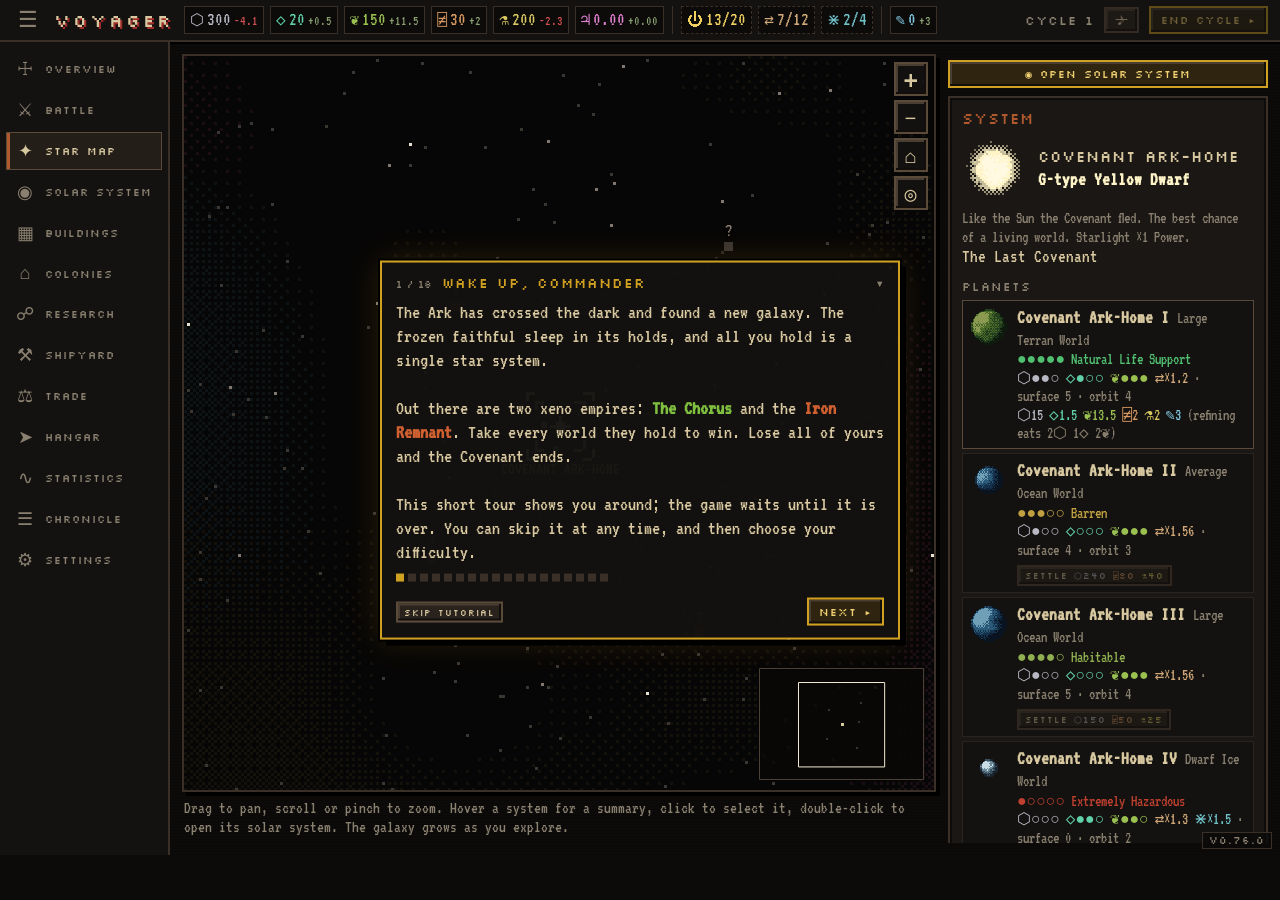
==== commit 19857fac: "v0.76.0: trading posts (Black Market, Exchange Hub, Independent Station) with ships, material exchan" ====
--- a/index.html
+++ b/index.html
@@ -45,6 +45,7 @@
   <script src="js/ships.js"></script>
   <script src="js/missions.js"></script>
   <script src="js/explore.js"></script>
+  <script src="js/trade.js"></script>
   <script src="js/battle.js"></script>
   <script src="js/ai.js"></script>
   <script src="js/tester.js"></script>
--- a/css/style.css
+++ b/css/style.css
@@ -526,7 +526,7 @@
 /* ---------- battle on phones and small tablets ---------- */
 @media (max-width: 820px) {
   /* the board scrolls with the page here, so the rows take their natural height (they collapsed before) */
-  .battlescreen .board, .battlescreen .bside { flex: none; }
+  .battlescreen .board, .battlescreen .bside, .battlescreen .brow { flex: none; }
   .battlescreen .bside { min-height: 0; }
   .bhead2 { gap: 6px; } .bhead2 h3 { font-size: 13px; }
   .bhead2 .btnrow { margin: 0; width: 100%; } .bhead2 .btnrow .btn { flex: 1; padding: 5px 4px; font-size: 9px; }
@@ -744,7 +744,7 @@
 .swaprow .brestore .wchip { color: #70d0e0; font-size: 15px; }
 .swaprow { justify-content: center; align-items: center; flex-wrap: wrap; gap: 4px 10px; }
 /* ship rows never shrink below their cards (they used to overlap on short windows); if space runs out the board scrolls */
-.battlescreen .bside { min-height: min-content; }
+.battlescreen .bside, .battlescreen .brow { min-height: min-content; }
 .battlescreen .board { overflow-y: auto; overflow-x: hidden; }
 @media (max-height: 740px) { .board .sc-img { height: 34px; } .board .bgap { height: 6px; } .bcontrols .bprompt { margin-bottom: 2px; } }
 .battlescreen .board > :not(.bside):not(.barrow) { flex: none; }
@@ -775,19 +775,12 @@
 .ocard .oabil b { color: var(--gold); font-weight: normal; }
 .ocard .btnrow { margin-top: auto; }
 .oslot { display: inline-flex; align-items: center; gap: 2px; }
-.ochip { display: inline-flex; align-items: center; gap: 5px; background: #1c1712; border: 1px solid #6a5630; color: var(--bone); padding: 1px 6px 1px 1px; cursor: pointer; font: inherit; font-size: 15px; }
-.ochip:hover { border-color: var(--gold); }
 .oadd { padding: 1px 6px; }
-.bofficer { display: inline-flex; align-items: center; gap: 6px; margin: 0 auto 0 10px; }
 .oability { text-transform: none; padding: 1px 8px; }
 .oability.ready { border-color: var(--gold); color: var(--gold); box-shadow: 0 0 8px rgba(208, 160, 64, .45); animation: oglow 1.6s ease-in-out infinite; }
 .oability.used { opacity: .5; }
 @keyframes oglow { 50% { box-shadow: 0 0 2px rgba(208, 160, 64, .2); } }
-@media (max-width: 560px) { .bofficer .ochip span { display: none; } .bofficer { margin-left: 4px; } .oability { font-size: 13px; } }
 .bpower.player { align-items: center; }
-.bofficer .ochip { padding: 0 6px 0 0; }
-.bofficer .portrait { width: 31px; height: 28px; }
-@media (min-height: 861px) { .bofficer .portrait { width: 40px; height: 36px; } }
 /* the officer slot after a fleet's ships: stretches to the height of the ship cards */
 .fleetrow .cardrow { align-items: stretch; }
 .officerlane { margin-left: 6px; padding-left: 8px; border-left: 1px dashed var(--edge); }
@@ -835,3 +828,68 @@
 .stattable th:first-child, .stattable td:first-child { text-align: left; }
 .stattable th { color: var(--ash); font-weight: normal; }
 .bld .ration { color: var(--warn, #e0a040); }
+.maint { color: #e0a040; }
+/* the officer's card in battle: an extra column after the lanes, as big as a ship card (v0.74.1) */
+.scard.bocard { cursor: default; justify-content: flex-start; }
+.scard.bocard .obport { background: none; border: 0; padding: 0; cursor: pointer; line-height: 0; }
+.scard.bocard .obport .portrait { width: min(80px, 100%); height: auto; aspect-ratio: 80 / 72; }
+.scard.bocard .oability { margin-top: auto; width: 100%; white-space: normal; line-height: 1.15; padding: 3px 4px; }
+.scard.bocard .oability small { display: block; font-size: 11px; opacity: .8; }
+@media (max-height: 860px) {
+  .scard.bocard .opass-mini, .scard.bocard small.muted { display: none; }
+  .scard.bocard .obport .portrait { width: min(52px, 100%); }
+  .scard.bocard b { font-size: 13px; max-width: 100%; overflow: hidden; text-overflow: ellipsis; white-space: nowrap; }
+  .scard.bocard .oability { font-size: 11px; }
+}
+@media (max-width: 560px) { .scard.bocard small.muted, .scard.bocard .opass-mini { display: none; } .scard.bocard b { font-size: 11px; } .scard.bocard .oability { font-size: 10px; padding: 2px; } }
+
+/* v0.74.2: the officer stands beside the lanes, not in them; fleet power inside the bar; controls on the left */
+.brow { display: flex; gap: 12px; align-items: center; flex: 1 1 0; min-height: 0; }
+.brow > .bside { flex: 1 1 auto; min-width: 0; align-self: stretch; }
+.bocol { flex: none; display: flex; flex-direction: column; align-items: stretch; gap: 2px; }
+.bocol.enemy { visibility: hidden; }
+.bocol-lbl { font-size: 11px; letter-spacing: .12em; text-transform: uppercase; color: var(--ash); text-align: center; }
+.bocol .scard.bocard { width: 100%; box-sizing: border-box; flex: none; }
+.pbar { position: relative; height: 20px; margin: 2px 0; }
+.pbar span { position: absolute; top: 0; bottom: 0; display: flex; align-items: center; font-size: 13px; line-height: 1; padding: 0 6px; white-space: nowrap; }
+.pbar .pb-me { left: 0; color: #1a140c; font-weight: bold; }
+.pbar .pb-them { right: 0; color: #f0d8c8; font-weight: bold; }
+.bcontrols { text-align: left; }
+.bcontrols .btnrow, .swaprow { justify-content: flex-start; }
+.bweps { margin: 4px 0 0; }
+@media (max-width: 560px) { .brow { gap: 4px; } .bocol-lbl { font-size: 9px; letter-spacing: 0; } }
+
+/* Settings (v0.75): equal tiles on a grid; drawers (tracks, colours) span the full width under their tile's row */
+.sgrid { display: grid; grid-template-columns: 1fr; gap: 10px; max-width: 900px; } /* one tile per row (v0.75.2) */
+.stile { height: 150px; box-sizing: border-box; display: flex; flex-direction: column; gap: 6px; padding: 10px 12px; background: #12100e; border: 1px solid var(--edge); overflow: hidden; }
+.stile h4 { margin: 0; font-size: 15px; letter-spacing: .08em; text-transform: uppercase; color: var(--bone); }
+.stile-body { display: flex; flex-direction: column; gap: 6px; min-height: 0; flex: 1; }
+.stile-body > small { line-height: 1.25; }
+.srow { display: flex; align-items: center; gap: 6px; flex-wrap: wrap; }
+.srow .slider { flex: 0 1 320px; min-width: 70px; }
+.srow .snow { flex: 0 1 auto; min-width: 0; overflow: hidden; text-overflow: ellipsis; white-space: nowrap; }
+.stile .color-preview { margin: 0; height: 64px; align-items: center; }
+.stile .color-preview img { max-height: 60px; }
+.stile #savebox { flex: 1; min-height: 0; resize: none; margin: 0; font-size: 12px; }
+.stile.sdanger { border-color: #5a2420; }
+.sdrawer { grid-column: 1 / -1; padding: 10px 12px; background: #0e0c0a; border: 1px solid var(--edge-hi); }
+.sdrawer .tracks { margin: 0; display: grid; grid-template-columns: repeat(auto-fill, minmax(270px, 1fr)); gap: 6px; }
+.sdrawer .track { margin: 0; }
+.stoggle.on { border-color: var(--gold); }
+@media (max-width: 560px) { .stile { height: auto; min-height: 150px; } }
+/* v0.75.1: a ship in maintenance gets a stamp across its card, like a wreck's */
+.maint-stamp { position: absolute; left: 50%; top: 32%; transform: translate(-50%, -50%) rotate(-10deg); font-family: var(--font-head); font-size: 9px; letter-spacing: .5px; max-width: 94%; overflow: hidden; text-overflow: ellipsis; box-sizing: border-box;
+  color: #f0b050; border: 2px solid #b07820; padding: 2px 6px; background: rgba(0, 0, 0, .72); white-space: nowrap; pointer-events: auto; cursor: help; z-index: 2; }
+.scard.small .maint-stamp { font-size: 8px; padding: 1px 3px; }
+@media (max-width: 560px) { .board .maint-stamp { font-size: 7px; padding: 1px 2px; } }
+/* Trade (v0.76) */
+.tpost { border: 1px solid var(--edge); background: #12100e; padding: 10px 12px; margin-bottom: 12px; }
+.tpost.sel { border-color: var(--gold); }
+.tpost.closed { opacity: .6; }
+.tpost-head { display: flex; justify-content: space-between; gap: 10px; align-items: flex-start; }
+.tpost-head h3 { margin: 0; }
+.tpost h4 { margin: 12px 0 6px; }
+.tprice { display: flex; align-items: center; gap: 6px; flex-wrap: wrap; margin-top: 4px; }
+.trate { display: flex; justify-content: space-between; align-items: center; gap: 10px; padding: 4px 6px; border-bottom: 1px solid #2a2420; flex-wrap: wrap; }
+.tnote { margin: 6px 0; display: flex; gap: 6px; align-items: center; flex-wrap: wrap; }
+.tnote b { font-size: 15px; }
